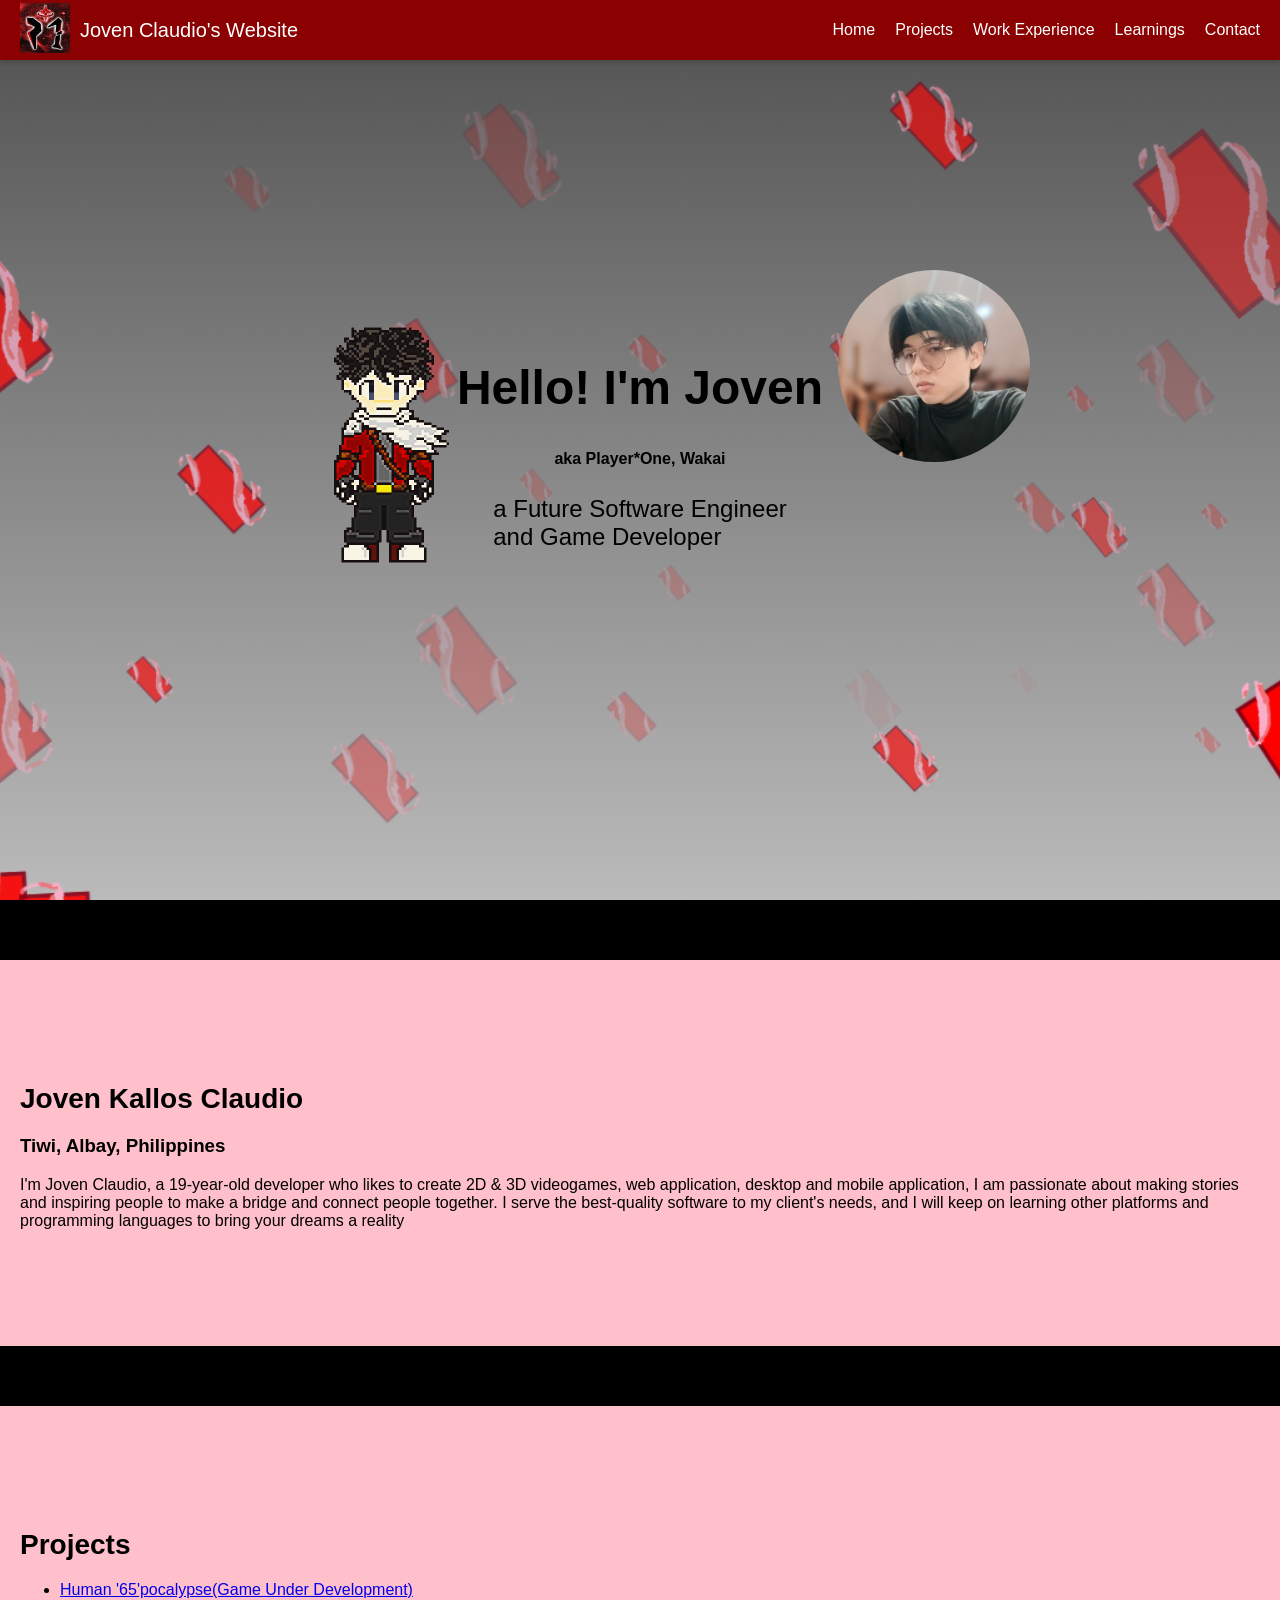
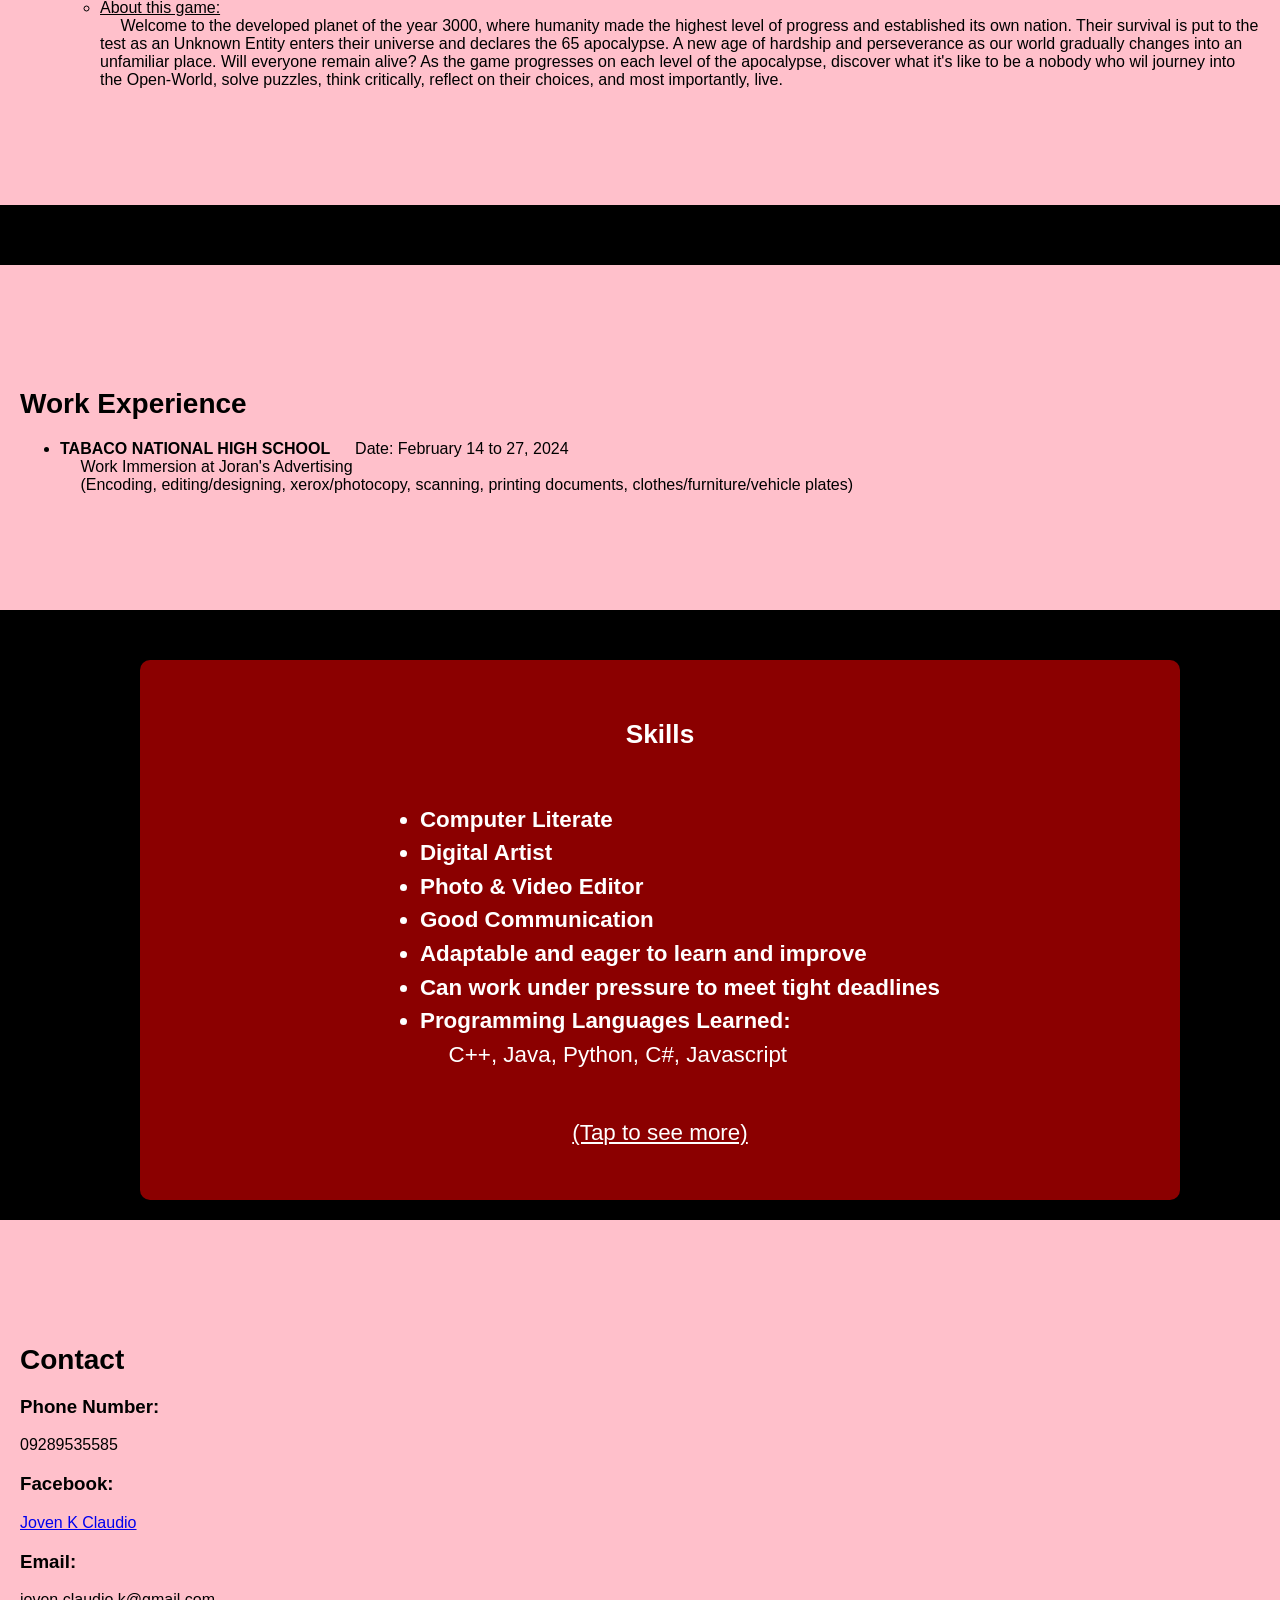
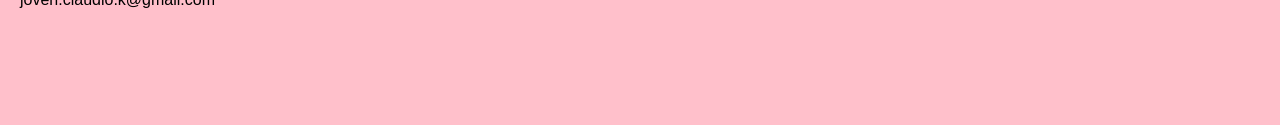
==== index.html @ 6d7d7fd1 "Update index.html" ====
<!DOCTYPE html>
<html lang="en">
<head>
    <meta charset="UTF-8">
    <meta name="viewport" content="width=device-width, initial-scale=1.0">
    <title>Joven's Website</title>
    <link rel="icon" href="LogoP1.jpg">
    <link rel="stylesheet" href="styles.css">
    <script src="script.js"></script>
</head>
<body>
    <header>
        <nav>
            <a href="myWebsite.html">
                <img src="LogoP1.jpg" alt="Logo" height="50">
            </a>
            <div>Joven Claudio's Website<br></div>
            <ul>
                <li><a href="#home">Home</a></li>
                <li><a href="#projects">Projects</a></li>
                <li><a href="#work-experience">Work Experience</a></li>
                <li><a href="#learnings">Learnings</a></li>
                <li><a href="#contact">Contact</a></li>
            </ul>
        </nav>
    </header>

    <main style="background-color: black;">
        <section id="home">
            <div id="box">
                <image id="void" src="VoidNullius.gif"></image>
                <h1>Hello! I'm Joven </h1><h3>aka Player*One, Wakai</h3>
                <p>a Future Software Engineer<br>and Game Developer</p>
                <image id="me" src="simplified.png"></image>
            </div>
        </section>

        <section id="info">
                <h1>Joven Kallos Claudio</h1>
                <h3>Tiwi, Albay, Philippines</h3>
                <p>I'm Joven Claudio, a 19-year-old developer who likes to create 2D & 3D videogames, web application, desktop and mobile application, I am passionate about making stories and inspiring people to make a bridge and connect people together. I serve the best-quality software to my client's needs, and I will keep on learning other platforms and programming languages to bring your dreams a reality</p>
        </section>


        <section id="projects">
            <h1>Projects</h1>
            <ul>
                <li><a target="_blank" href="https://www.docs.google.com/document/d/1x5tAJuJvnNWVsmdfNsjBAvIwfjNdyWYP4ehSeNQLx2Q/edit">Human '65'pocalypse(Game Under Development)</a></li>
                    <ul><li ><u>About this game:</u><br> &emsp; 
                            Welcome to the developed planet of the year 3000, where humanity made the highest level of progress and established its own nation.
                            Their survival is put to the test as an Unknown Entity enters their universe and declares the 65 apocalypse.
                            A new age of hardship and perseverance as our world gradually changes into an unfamiliar place.
                            Will everyone remain alive? As the game progresses on each level of the apocalypse, discover what it's like to be a nobody who wil
                            journey into the Open-World, solve puzzles, think critically, reflect on their choices, and most importantly, live.</li></ul>
            </ul>
        </section>

        <section id="work-experience">
            <h1>Work Experience</h1>
            <ul>
                <li><b>TABACO NATIONAL HIGH SCHOOL</b> &emsp; Date: February 14 to 27, 2024<br>&emsp; Work Immersion at Joran's Advertising<br>&emsp; (Encoding, editing/designing, xerox/photocopy, scanning, printing documents, clothes/furniture/vehicle plates)</li>
            </ul>
        </section>

        <div id="learnings">
            <div class="flip-card">
            <div class="flip-card-front">
                <h3>Skills</h3>
                <ul>
                    <li><b>Computer Literate</b></li>
                    <li><b>Digital Artist</b></li>
                    <li><b>Photo & Video Editor</b></li>
                    <li><b>Good Communication</b></li>
                    <li><b>Adaptable and eager to learn and improve</b></li>
                    <li><b>Can work under pressure to meet tight deadlines</b></li>
                    <li><b>Programming Languages Learned:</b><br>&emsp; C++, Java, Python, C#, Javascript</li>
                </ul>
                <p><u>(Tap to see more)</u></p>
            </div>
            <div class="flip-card-back">
                <h3>Educational Attainment</h3>
                <ul>
                    <li><b>Course:</b> Bachelor of Science in Information Technology</li>
                    <li><b>Tertiary:</b> STI College Legazpi<br>&emsp; Cabangan East, Legazpi City, 4500 Albay<br>&emsp; Expected Year Graduate: 2028</li>
                    <li><b>Secondary:</b> Tabaco National High School<br>&emsp; Panal, Tabaco City, 4511 Albay<br>&emsp;Year Graduated: 2018-2024</li>
                    <li><b>Primary:</b> Tiwi Central School<br>&emsp; Gajo, Tiwi, 4513 Albay<br>&emsp;Year Graduated: 2012-2018</li>
                    <p><u>(Tap to return)</u></p>
                </ul>
            </div>
            </div>
        </div>
        
        <section id="contact">
            <h1>Contact</h1>
            <h3>Phone Number:</h3><p>09289535585</p>
            <h3>Facebook: </h3><a href="https://www.facebook.com/joven.claudio.24/"><p>Joven K Claudio</p></a>
            <h3>Email:</h3><p>joven.claudio.k@gmail.com</p>
        </section>
    </main>
</body>
</html>
---- styles.css ----
html {
    scroll-behavior: smooth;
}

body {
    margin: 0;
    font-family: Arial, sans-serif;
    box-sizing: border-box;
}

header {
    left: 0;
    position: fixed;
    top: 0;
    width: 100%;
    z-index: 1000;
    background-color: darkred;
    box-shadow: 0px 2px 5px rgba(0, 0, 0, 0.2);

    nav {
        height: 60px;
        display: flex;
        align-items: center;
        justify-content: flex-start;
        padding: 0 20px;
        width: 100%;

        img {
            height: 50px;
            width: auto;
        }

        div {
            font-size: 20px;
            color: white;
            margin-left: 10px;
        }

        ul {
            list-style: none;
            display: flex;
            gap: 20px;
            margin: 0;
            padding: 0;
            position: absolute;
            right: 20px;

            li {
                a {
                    color: white;
                    text-decoration: none;
                    font-size: 16px;
                    transition: color 0.3s;

                    &:hover {
                        color: lightgray;
                    }
                }
            }
        }
    }
}

#home {
    background: url('Website.png') no-repeat center/cover;
    height: 100vh;
    width: 100%;
    margin: 0;
    padding: 0;
    position: relative; 
    
    #void {
        position: absolute;
        width: 25%;
        top: 50%; 
        left: 30%; 
        transform: translate(-50%, -50%);
    }

    h1 {
        position: absolute; 
        top: 40%;
        left: 50%;
        transform: translate(-50%, 0);
        font-size: 3rem;
        margin: 0;
    }
    h3 {
        position: absolute;
        top: 50%; 
        left: 50%;
        transform: translate(-50%, 0);
        font-size: 1rem;
        margin: 0;
    }
    p {
        position: absolute;
        top: 55%; 
        left: 50%; 
        transform: translate(-50%, 0);
        font-size: 1.5rem;
        margin: 0;
    }
    #me {
        position: absolute;
        top: 30%; 
        left: 73%; 
        width: 15%;
        transform: translate(-50%, 0); 
        font-size: 1.5rem;
        margin: 0;
        border-radius: 100%;
        
    }
}


section {
    padding: 100px 20px;
    margin-top: 60px;
    box-sizing: border-box;
    background-color: pink;
    
    h1 {
        font-size: 28px;
        margin-bottom: 20px;
    }
    #info{
        align-items: center;
        height:50%;
    }
}


#learnings {
    perspective: 1000px;
    width: 1000px;
    height: 500px;
    margin: 50px auto;

    .flip-card {
        position: relative;
        width: 100%;
        height: 100%;
        transform-style: preserve-3d;
        transition: transform 0.6s ease-in-out;

        &.flipped {
            transform: rotateY(180deg);
        }

        .flip-card-front,
        .flip-card-back {
            position: absolute;
            width: 100%;
            height: 100%;
            backface-visibility: hidden;
            display: flex;
            align-items: center;
            justify-content: center;
            flex-direction: column;
            border-radius: 10px;
            box-shadow: 0 4px 8px rgba(0, 0, 0, 0.2);
            padding: 20px;
            text-align: justify;
            line-height: 1.5;
            

            &.flip-card-front {
                background-color: darkred;
                color: white;
                font-size: 1.4rem;
            }

            &.flip-card-back {
                background-color: gray;
                color: #333;
                transform: rotateY(180deg);
                font-size: 1.4rem;
            }
        }
    }
}
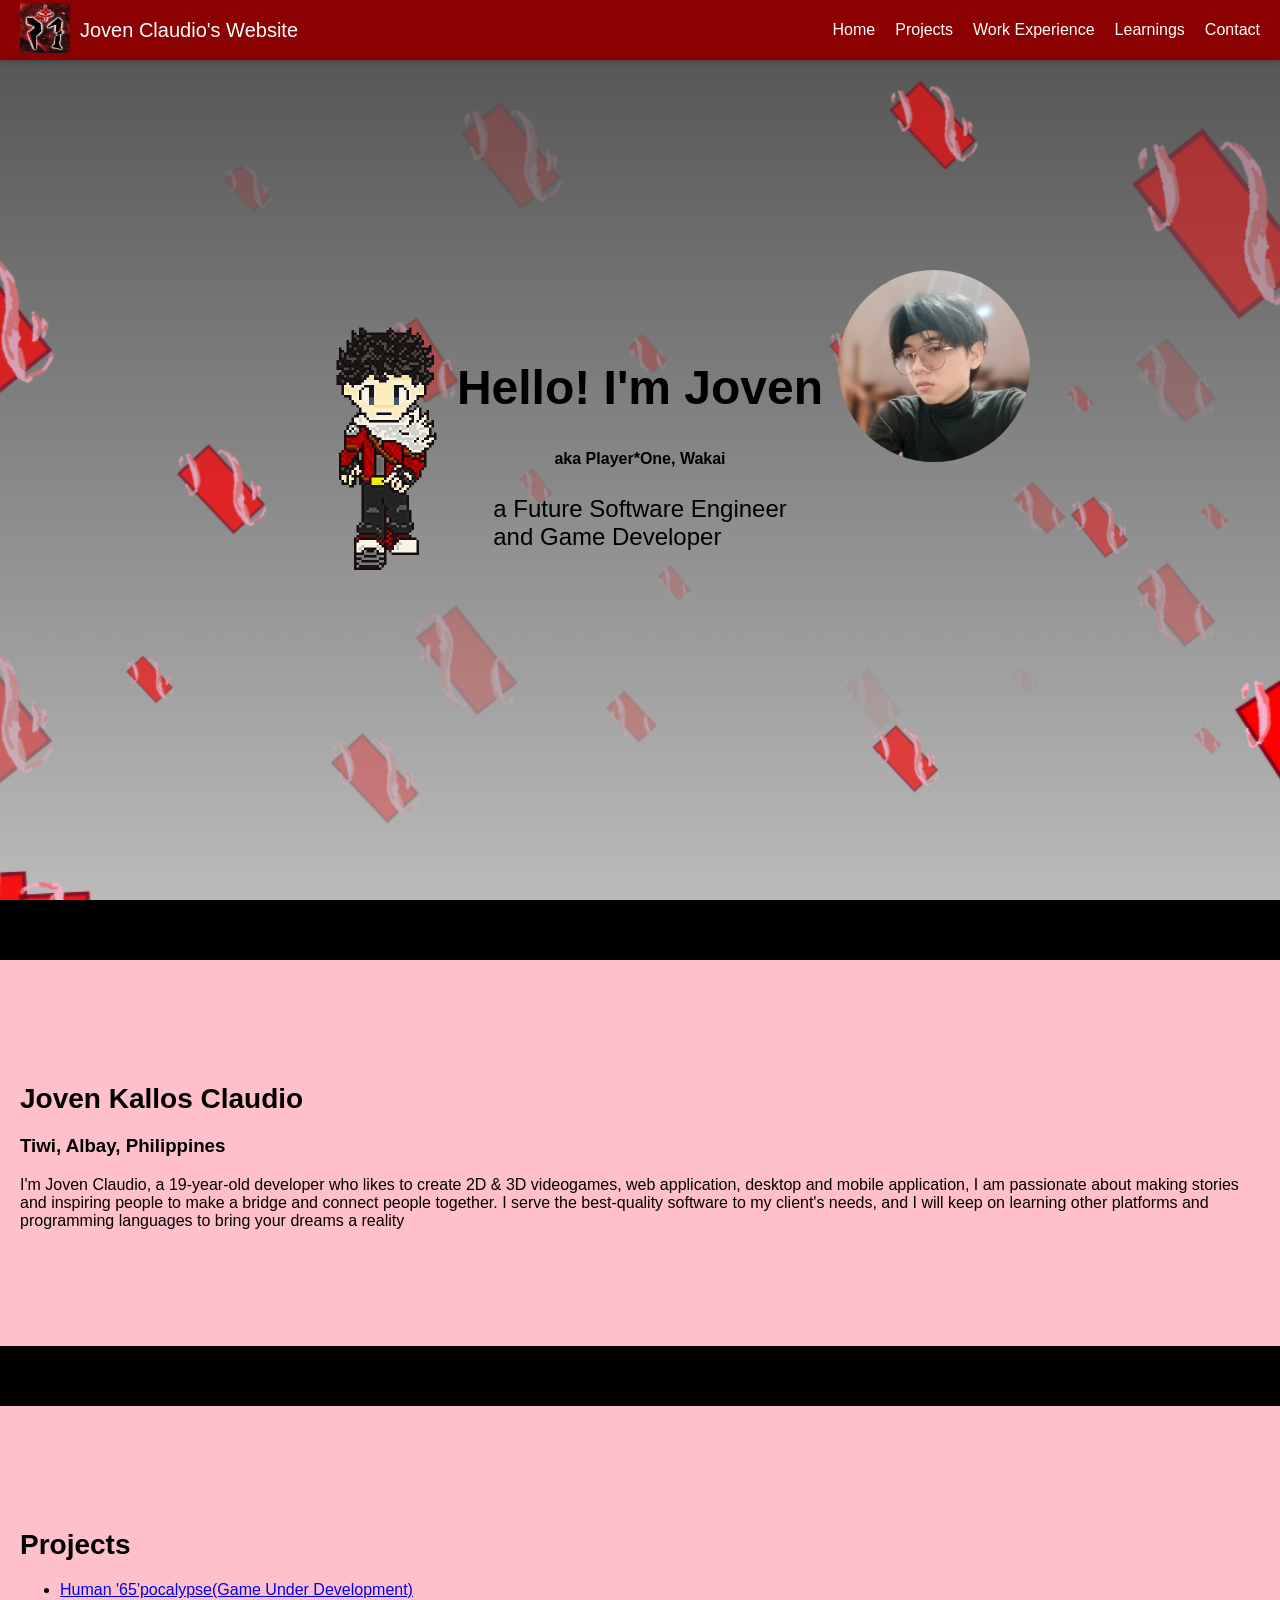
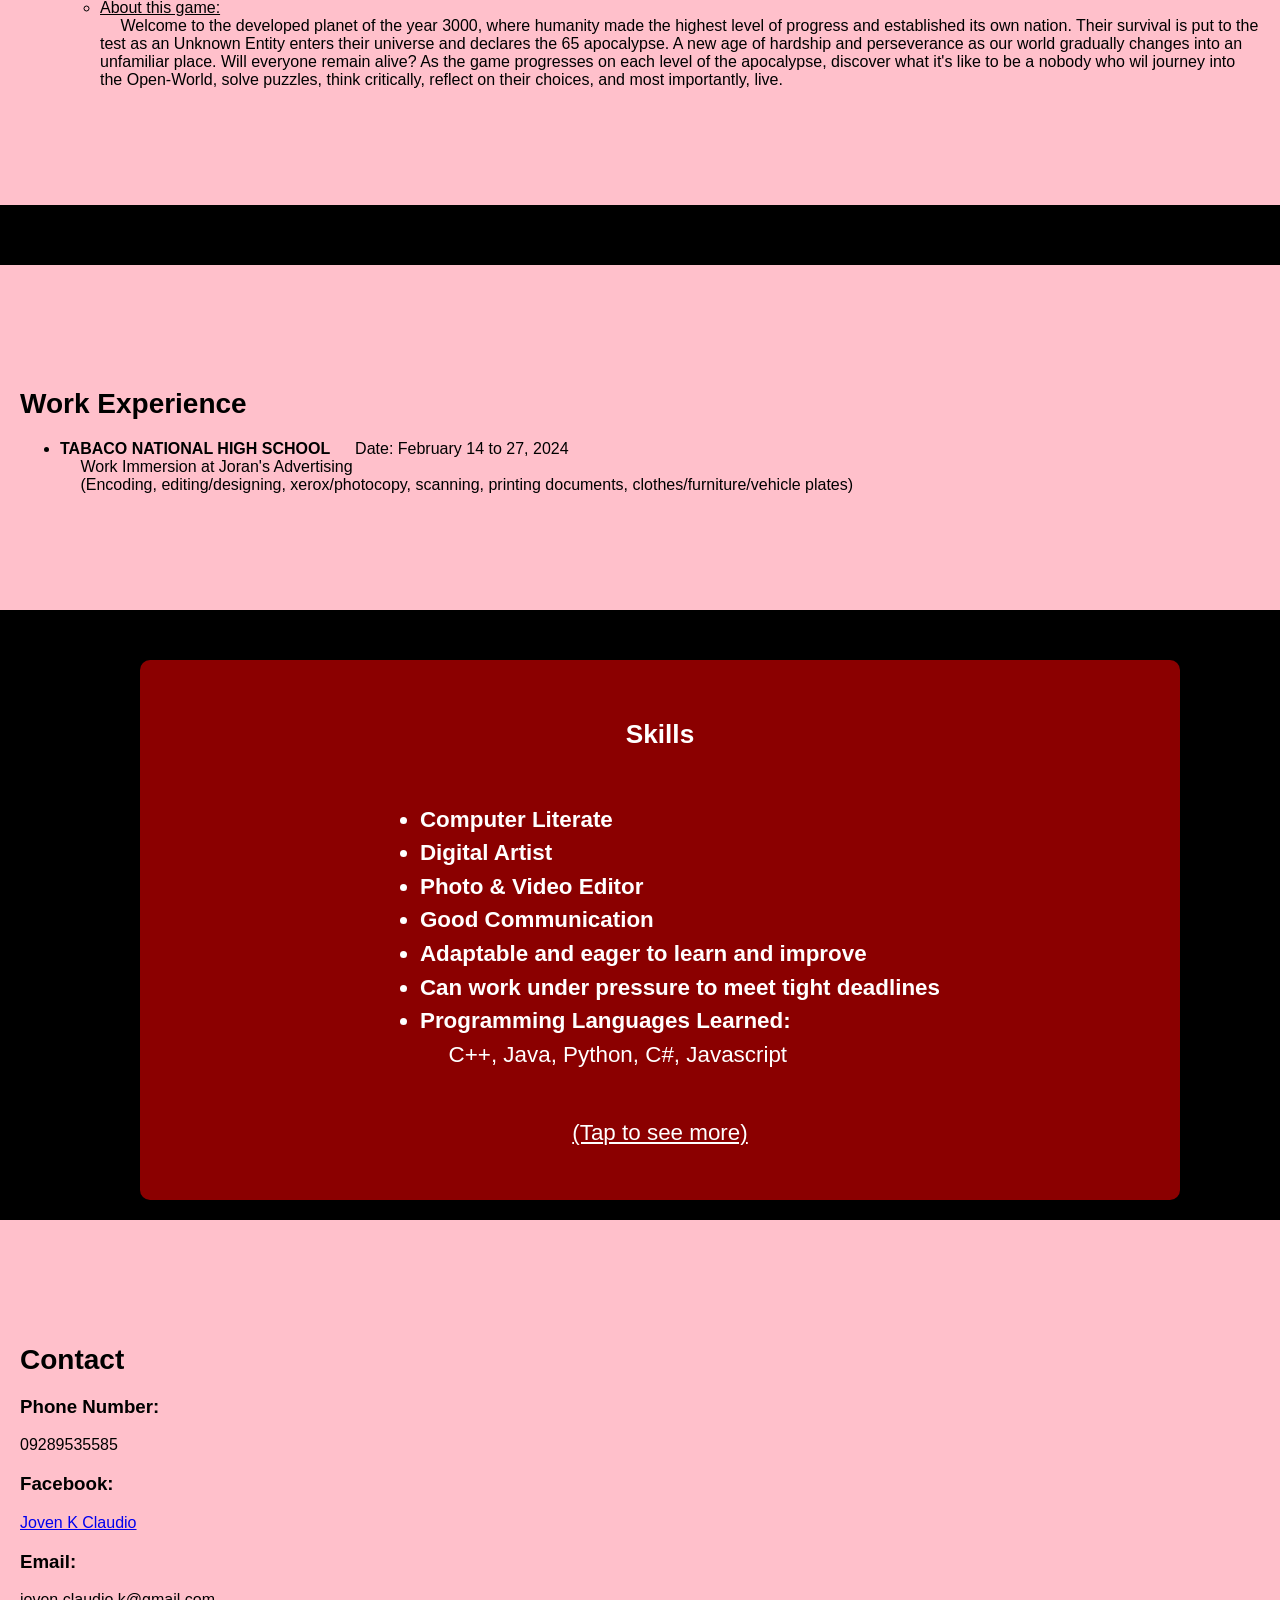
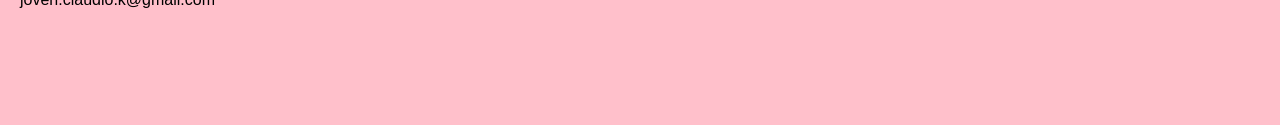
==== commit f9d6c272: "Update index.html" ====
--- a/index.html
+++ b/index.html
@@ -11,7 +11,7 @@
 <body>
     <header>
         <nav>
-            <a href="myWebsite.html">
+            <a href="index.html">
                 <img src="LogoP1.jpg" alt="Logo" height="50">
             </a>
             <div>Joven Claudio's Website<br></div>
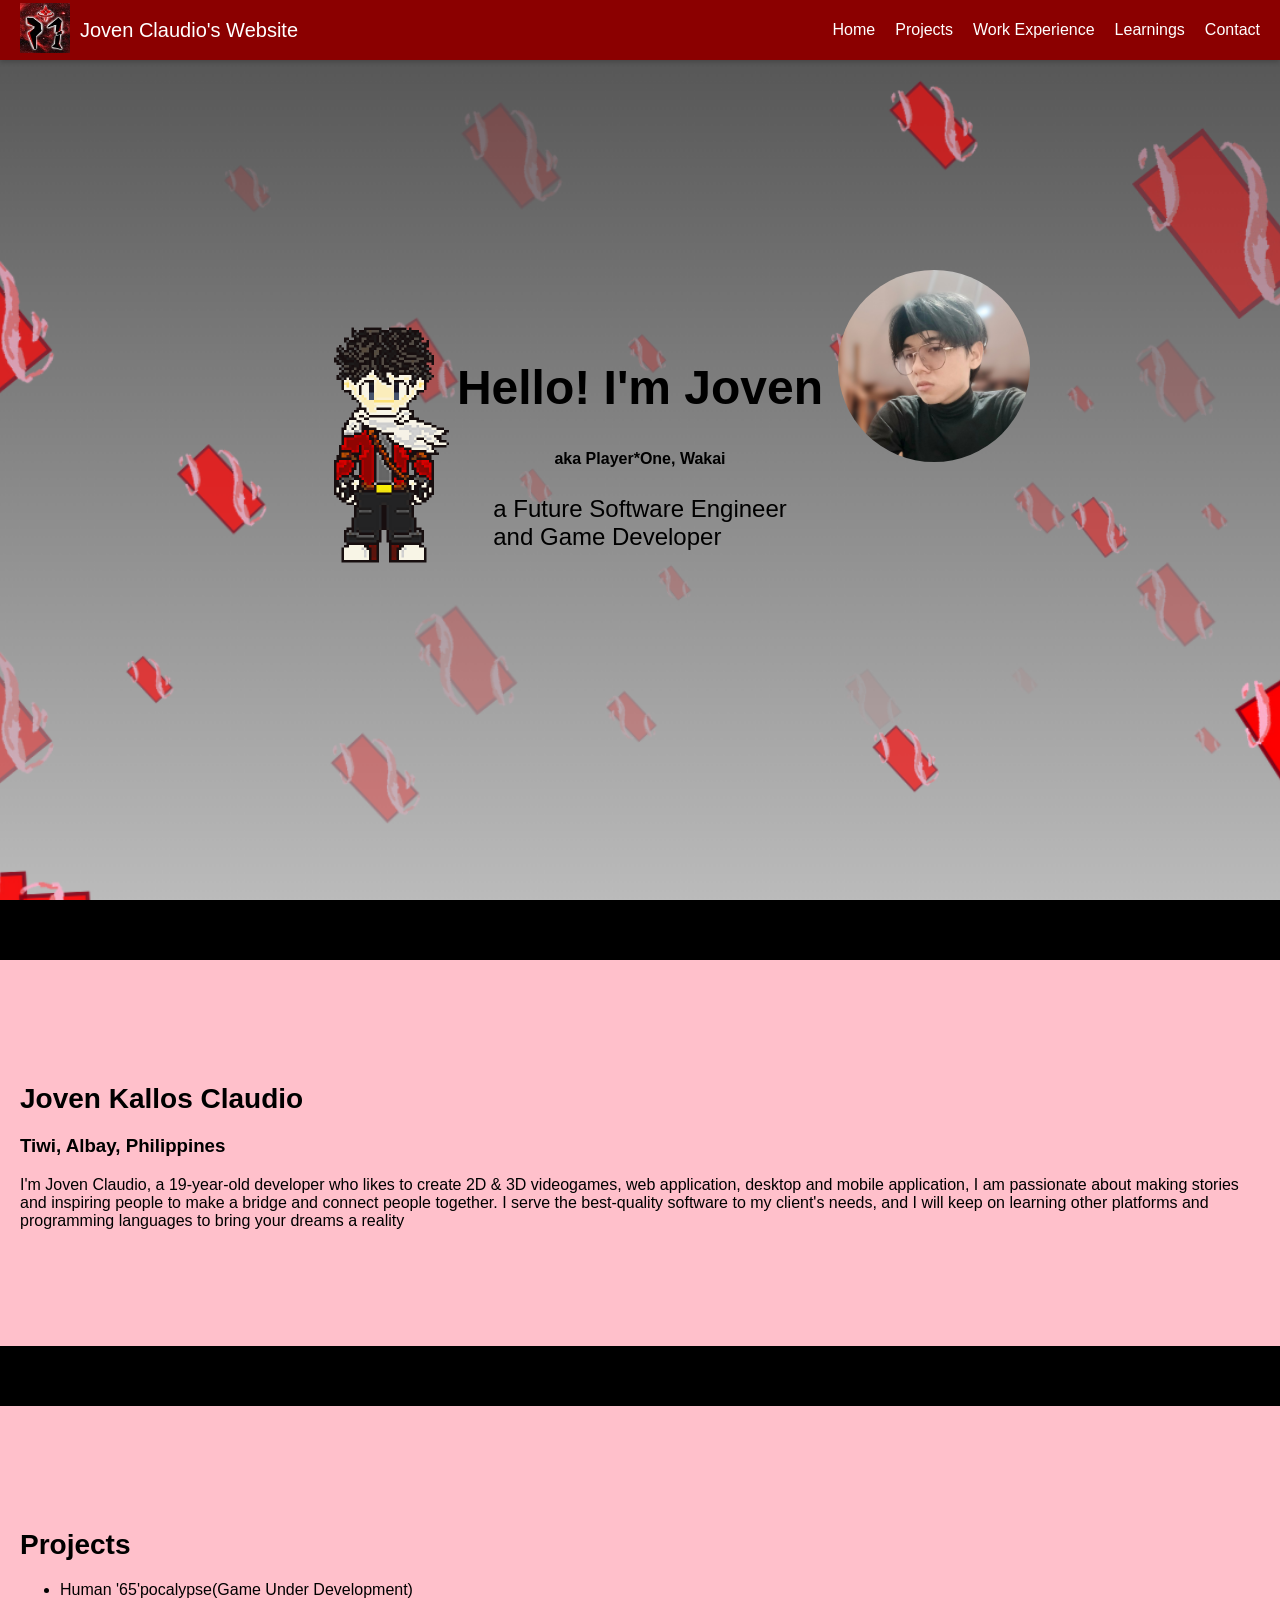
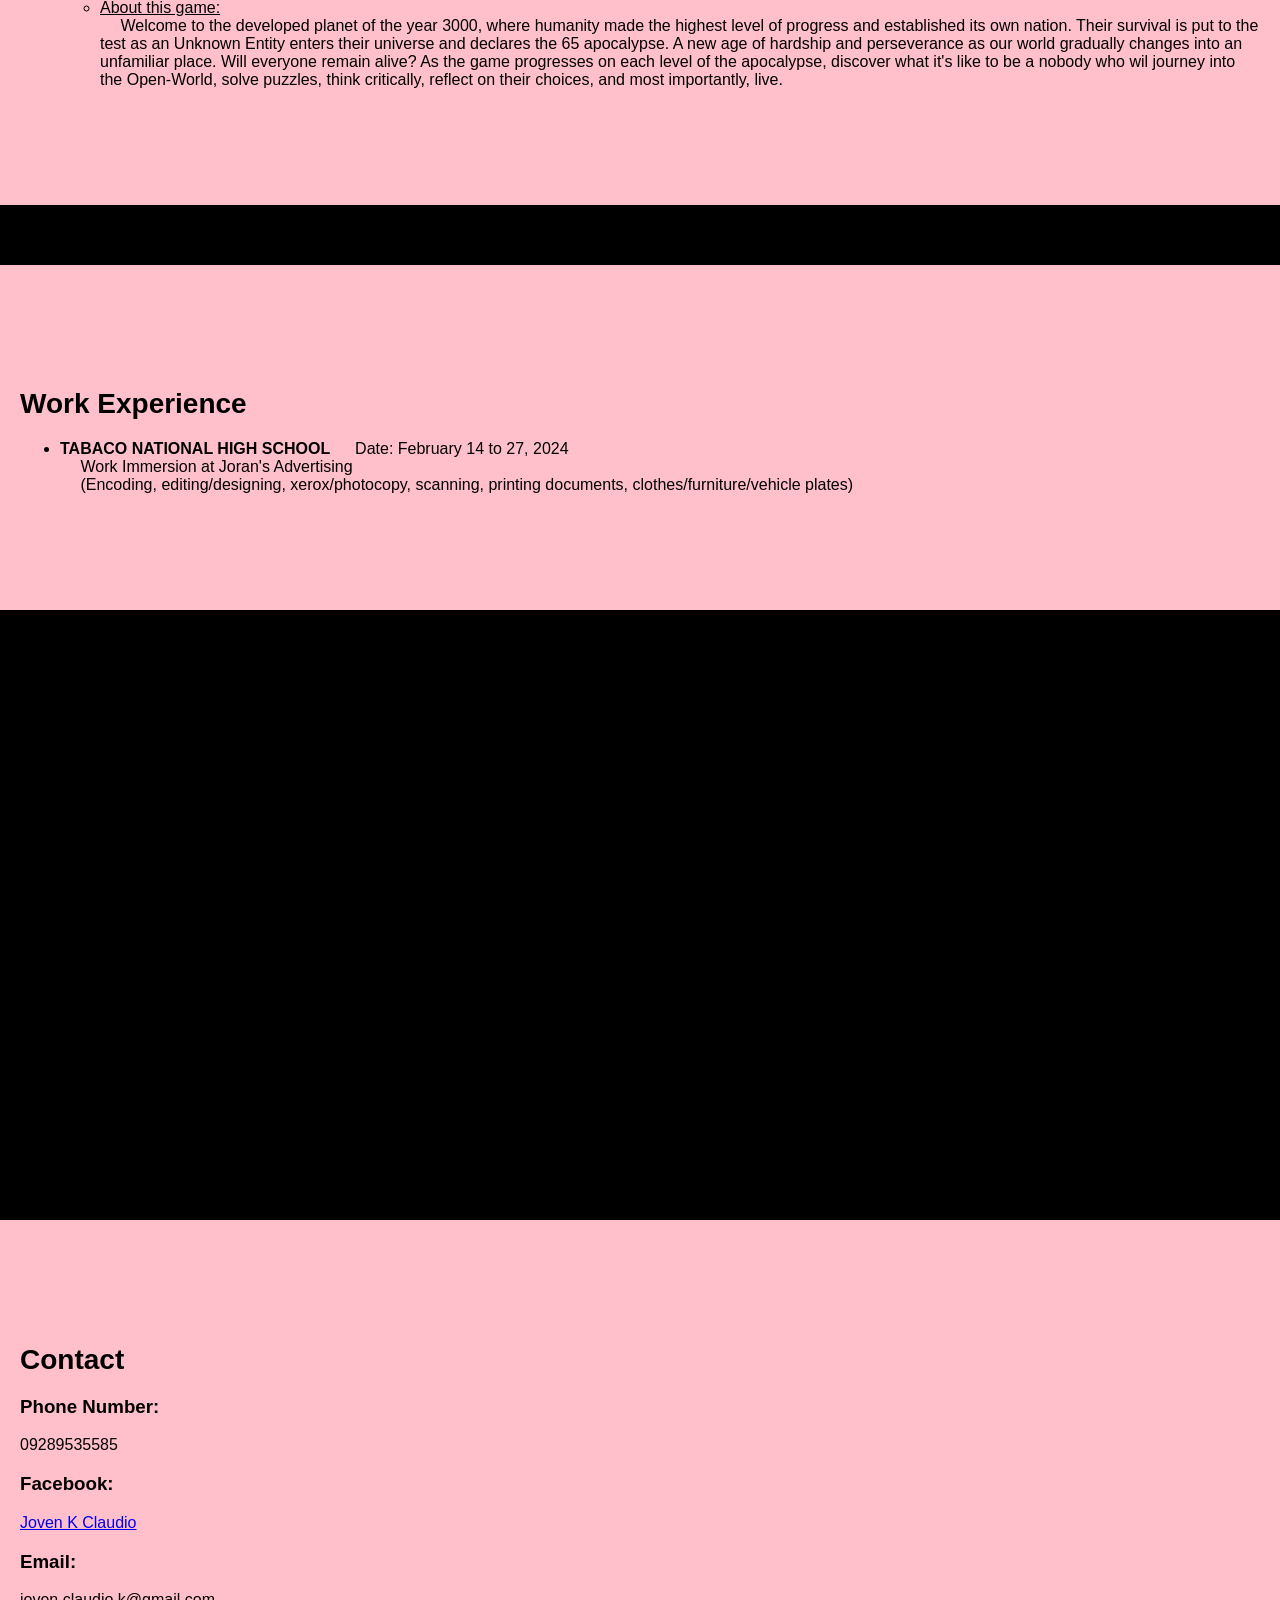
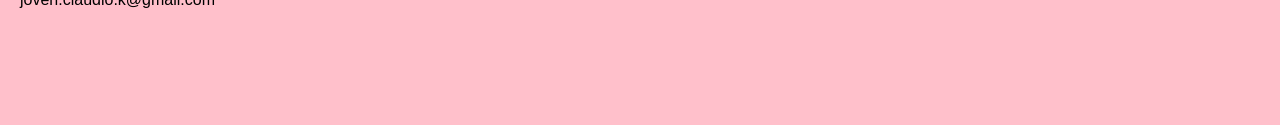
==== commit facec247: "Update index.html" ====
--- a/index.html
+++ b/index.html
@@ -45,7 +45,7 @@
         <section id="projects">
             <h1>Projects</h1>
             <ul>
-                <li><a target="_blank" href="https://www.docs.google.com/document/d/1x5tAJuJvnNWVsmdfNsjBAvIwfjNdyWYP4ehSeNQLx2Q/edit">Human '65'pocalypse(Game Under Development)</a></li>
+                <li><a>Human '65'pocalypse(Game Under Development)</a></li>
                     <ul><li ><u>About this game:</u><br> &emsp; 
                             Welcome to the developed planet of the year 3000, where humanity made the highest level of progress and established its own nation.
                             Their survival is put to the test as an Unknown Entity enters their universe and declares the 65 apocalypse.
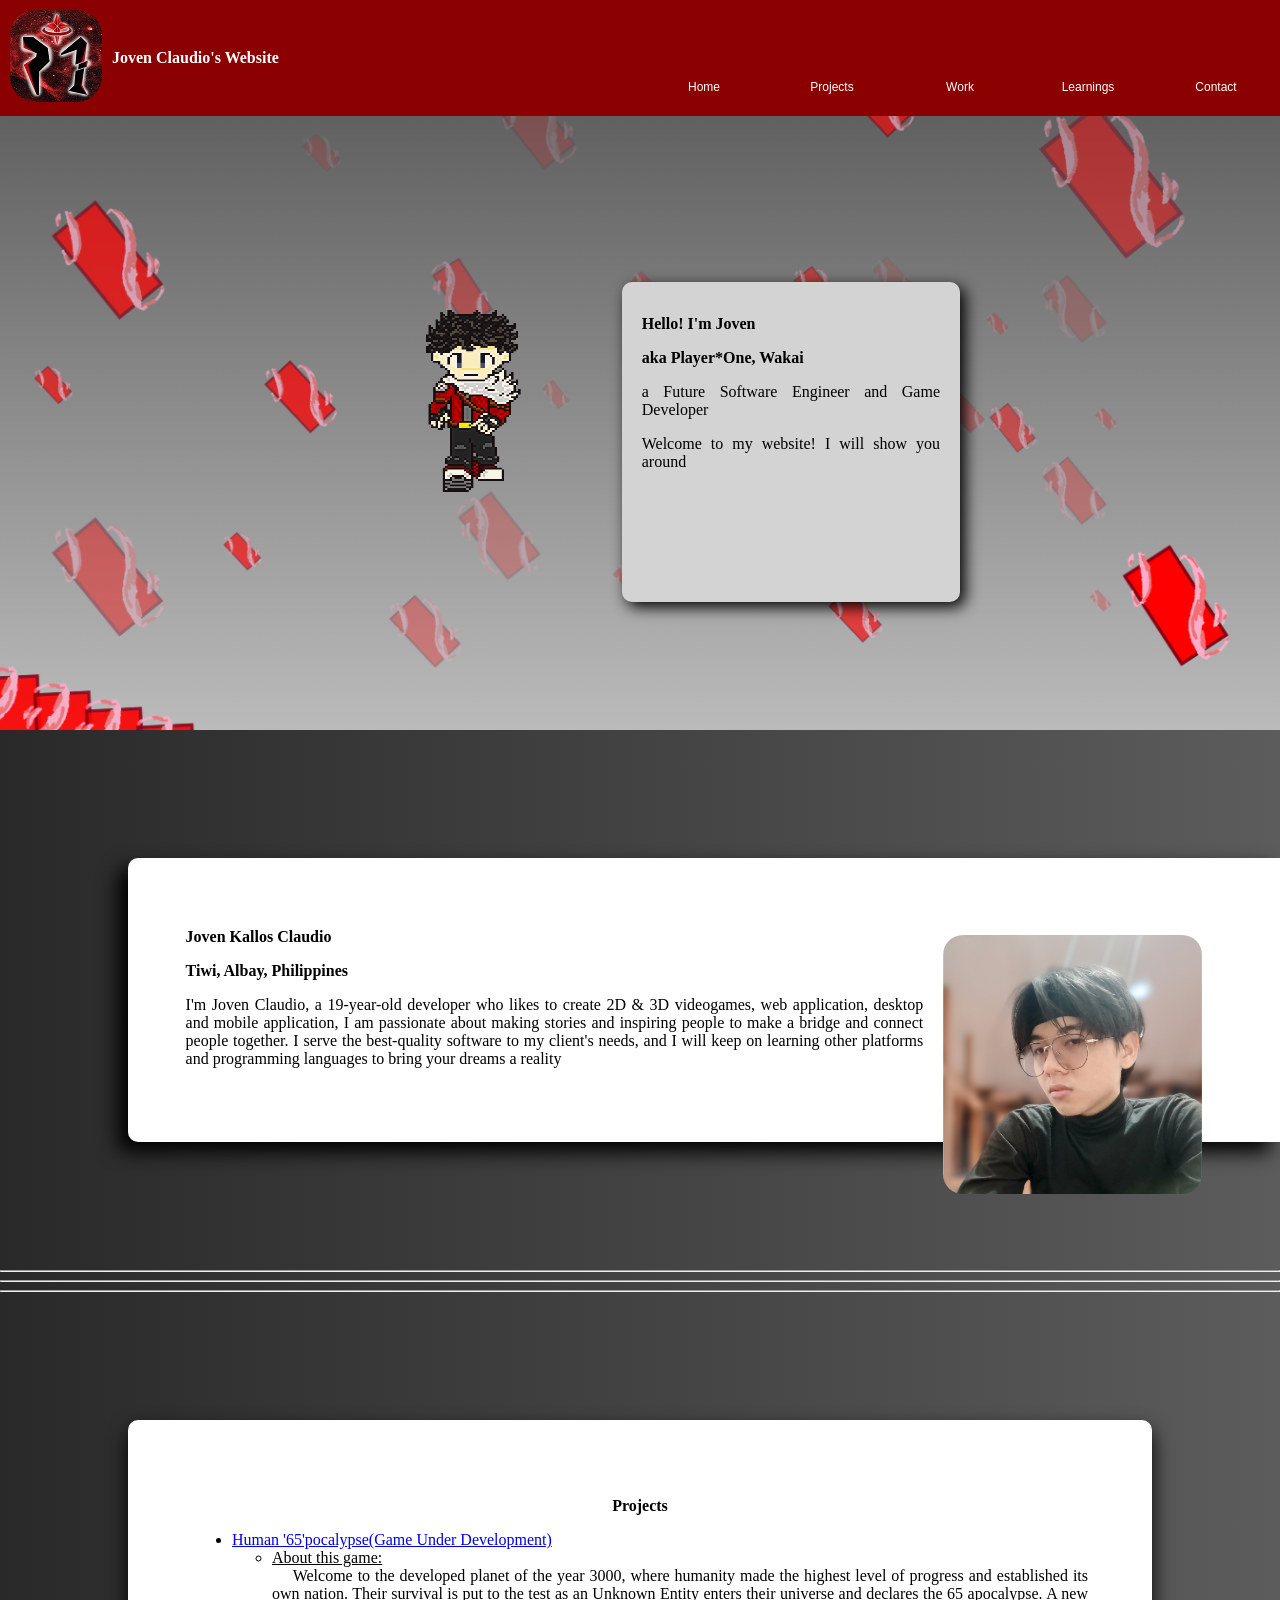
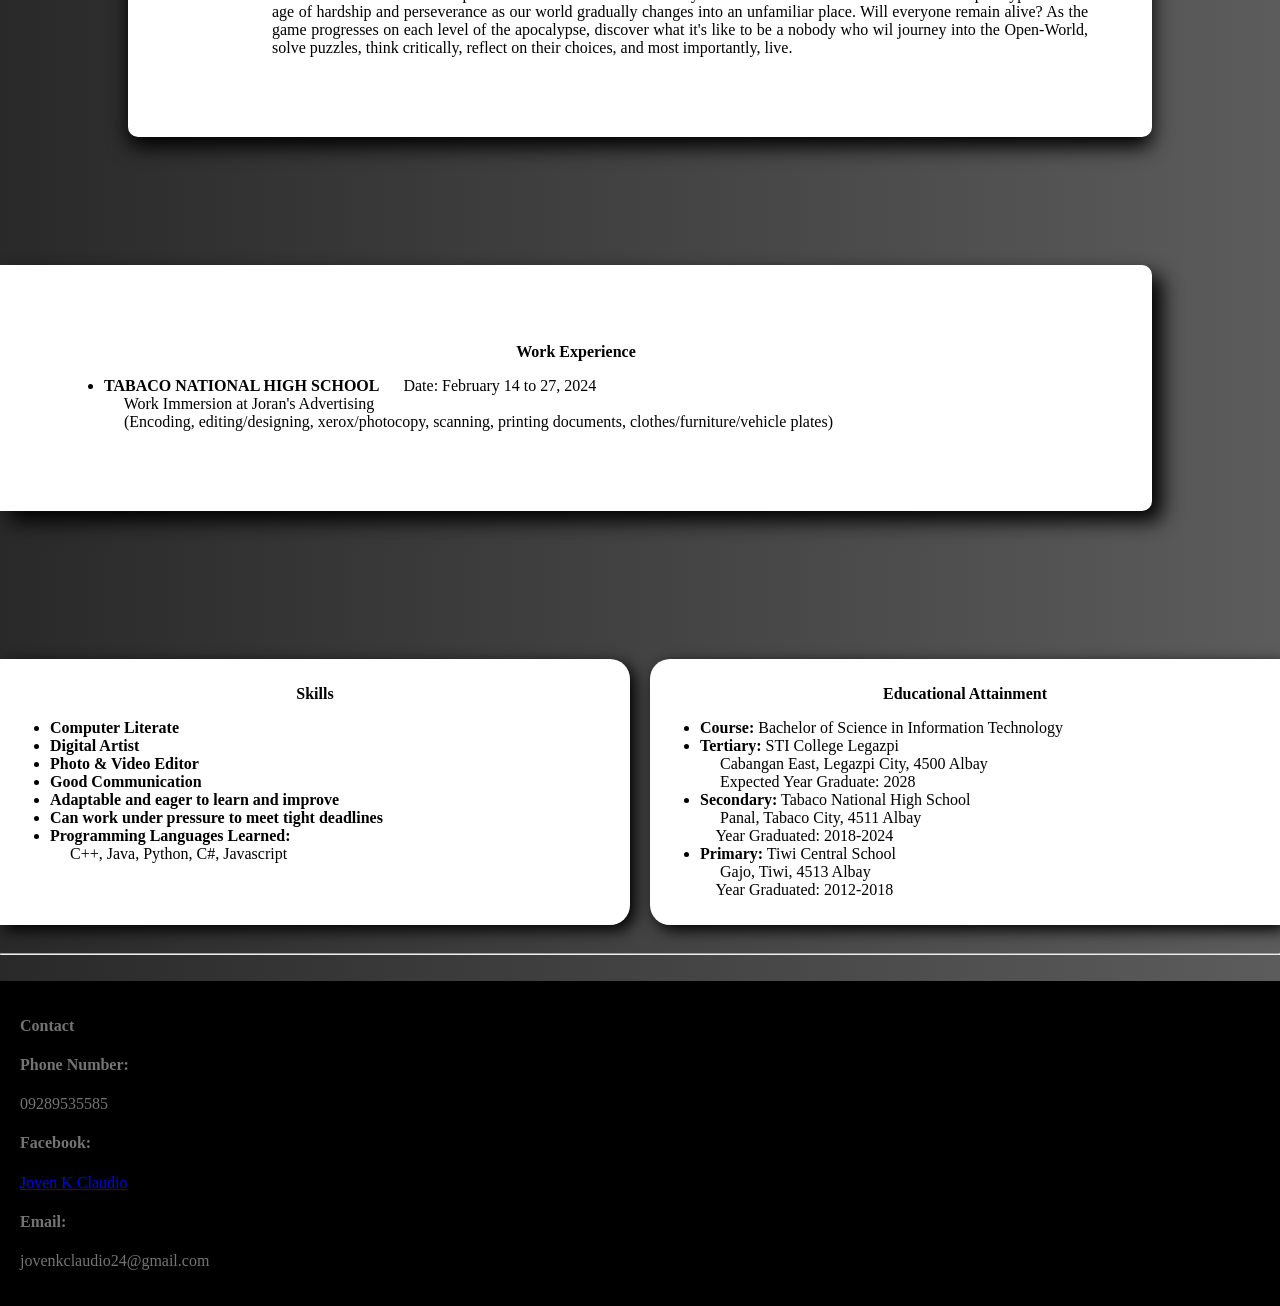
==== commit 4003e4f8: "Add files via upload" ====
--- a/index.html
+++ b/index.html
@@ -4,48 +4,73 @@
     <meta charset="UTF-8">
     <meta name="viewport" content="width=device-width, initial-scale=1.0">
     <title>Joven's Website</title>
-    <link rel="icon" href="LogoP1.jpg">
-    <link rel="stylesheet" href="styles.css">
-    <script src="script.js"></script>
+    <link rel="icon" href="images/LogoP1.jpg">
+    <link rel="stylesheet" href="css/styles.css">
+    
 </head>
 <body>
     <header>
+        <div class="header-container">
+            <div class="title-container">
+                <a class="logo" href="index.html">
+                    <img src="images/LogoP1.jpg" alt="Logo">
+                </a>
+                <h2>Joven Claudio's Website</h2>
+            </div>   
+            <button class="menu">☰</button>
+        </div>
         <nav>
-            <a href="index.html">
-                <img src="LogoP1.jpg" alt="Logo" height="50">
-            </a>
-            <div>Joven Claudio's Website<br></div>
-            <ul>
-                <li><a href="#home">Home</a></li>
-                <li><a href="#projects">Projects</a></li>
-                <li><a href="#work-experience">Work Experience</a></li>
-                <li><a href="#learnings">Learnings</a></li>
-                <li><a href="#contact">Contact</a></li>
-            </ul>
+            <button class="navBtn" data-peek="home">Home</button>
+            <button class="navBtn" data-peek="projects">Projects</button>
+            <button class="navBtn" data-peek="work-experience">Work</button>
+            <button class="navBtn" data-peek="learnings">Learnings</button>
+            <button class="navBtn" data-peek="contact">Contact</button>
         </nav>
+
     </header>
+    <div class="darken"></div>
 
-    <main style="background-color: black;">
+    <div class="sidebar">
+        <h3>MENU</h3>
+            <hr>
+        <button class="navBtn" data-peek="home">Home</button>
+        <button class="navBtn" data-peek="projects">Projects</button>
+        <button class="navBtn" data-peek="work-experience">Work</button>
+        <button class="navBtn" data-peek="learnings">Learnings</button>
+        <button class="navBtn" data-peek="contact">Contact</button>
+    </div>
+    <main>
         <section id="home">
-            <div id="box">
-                <image id="void" src="VoidNullius.gif"></image>
-                <h1>Hello! I'm Joven </h1><h3>aka Player*One, Wakai</h3>
-                <p>a Future Software Engineer<br>and Game Developer</p>
-                <image id="me" src="simplified.png"></image>
+            <div class="WhoAmI">
+                <img id="void" src="images/VoidNullius.gif">
+                <div>
+                    <h1>Hello! I'm Joven </h1>
+                    <h3>aka Player*One, Wakai</h3>
+                    <p>a Future Software Engineer and Game Developer</p>
+                    <p>Welcome to my website! I will show you around</p>
+                </div>
+                
             </div>
         </section>
 
         <section id="info">
+
+            <div>
+                <a href="https://www.youtube.com/watch?v=xMHJGd3wwZk&t=1s"><img id="me" src="images/simplified.png"></a>
                 <h1>Joven Kallos Claudio</h1>
                 <h3>Tiwi, Albay, Philippines</h3>
                 <p>I'm Joven Claudio, a 19-year-old developer who likes to create 2D & 3D videogames, web application, desktop and mobile application, I am passionate about making stories and inspiring people to make a bridge and connect people together. I serve the best-quality software to my client's needs, and I will keep on learning other platforms and programming languages to bring your dreams a reality</p>
+                
+            </div>
+            
         </section>
-
-
+        <hr>
+        <hr>
+        <hr>
         <section id="projects">
             <h1>Projects</h1>
             <ul>
-                <li><a>Human '65'pocalypse(Game Under Development)</a></li>
+                <li><a target="_blank" href="https://www.youtube.com/watch?v=xMHJGd3wwZk&t=1s">Human '65'pocalypse(Game Under Development)</a></li>
                     <ul><li ><u>About this game:</u><br> &emsp; 
                             Welcome to the developed planet of the year 3000, where humanity made the highest level of progress and established its own nation.
                             Their survival is put to the test as an Unknown Entity enters their universe and declares the 65 apocalypse.
@@ -63,8 +88,7 @@
         </section>
 
         <div id="learnings">
-            <div class="flip-card">
-            <div class="flip-card-front">
+            <div class="skill">
                 <h3>Skills</h3>
                 <ul>
                     <li><b>Computer Literate</b></li>
@@ -75,27 +99,27 @@
                     <li><b>Can work under pressure to meet tight deadlines</b></li>
                     <li><b>Programming Languages Learned:</b><br>&emsp; C++, Java, Python, C#, Javascript</li>
                 </ul>
-                <p><u>(Tap to see more)</u></p>
             </div>
-            <div class="flip-card-back">
+            <div class="education">
                 <h3>Educational Attainment</h3>
                 <ul>
                     <li><b>Course:</b> Bachelor of Science in Information Technology</li>
                     <li><b>Tertiary:</b> STI College Legazpi<br>&emsp; Cabangan East, Legazpi City, 4500 Albay<br>&emsp; Expected Year Graduate: 2028</li>
                     <li><b>Secondary:</b> Tabaco National High School<br>&emsp; Panal, Tabaco City, 4511 Albay<br>&emsp;Year Graduated: 2018-2024</li>
                     <li><b>Primary:</b> Tiwi Central School<br>&emsp; Gajo, Tiwi, 4513 Albay<br>&emsp;Year Graduated: 2012-2018</li>
-                    <p><u>(Tap to return)</u></p>
                 </ul>
             </div>
-            </div>
         </div>
+        <hr>
+        <br>
         
-        <section id="contact">
-            <h1>Contact</h1>
-            <h3>Phone Number:</h3><p>09289535585</p>
-            <h3>Facebook: </h3><a href="https://www.facebook.com/joven.claudio.24/"><p>Joven K Claudio</p></a>
-            <h3>Email:</h3><p>joven.claudio.k@gmail.com</p>
-        </section>
+        <footer id="contact">
+            <h3>Contact</h3>
+            <h4>Phone Number:</h4><p>09289535585</p>
+            <h4>Facebook: </h4><a href="https://www.facebook.com/joven.claudio.24/"><p>Joven K Claudio</p></a>
+            <h4>Email:</h4><p>jovenkclaudio24@gmail.com</p>
+        </footer>
     </main>
 </body>
-</html>
+<script src="js/script.js"></script>
+</html>
--- a/css/styles.css
+++ b/css/styles.css
@@ -0,0 +1,318 @@
+header{
+    position:fixed;
+    width: 100%;
+    color: white;
+    display: grid;
+    grid-template-columns: 1fr 1fr;
+    background-color: darkred;
+    .header-container{
+        padding: 10px;
+        display: flex;
+        .title-container{
+            display: flex;
+            align-items: center;
+            img{
+                border-radius: 25px;
+            }
+            h2{
+                margin: 10px
+            }
+        }
+        .menu{
+            border-radius:10px ;
+            font-size: 3em;
+            color:white;
+            padding: 10px;
+            background-color: darkred;
+            border: none;
+            display:none;
+        }
+        .menu:hover{
+            background-color: rgb(255, 0, 0);
+        }
+    }
+    
+    nav{
+        display: grid;
+        grid-template-columns: repeat(5, 1fr);
+        grid-template-rows: 1fr 1fr;
+        .navBtn{
+            font-size: 75%;
+            grid-row:2;
+            border:none;
+            background-color: darkred;
+            color: white;
+            padding: 10px;
+            text-align: center;
+            transition: background-color 0.3s, color 0.3s;
+        }
+        .navBtn:hover{
+            background-color: rgb(255, 0, 43);
+            color: pink;
+        }
+    }    
+}
+
+.darken{
+    position: fixed;
+    opacity: 0;
+    background-color: rgba(0, 0, 0, 0.25);
+    height: 100%;
+    width: 100%;
+    z-index: 4;
+    visibility: hidden;
+    transition:opacity 0.3s ease, background-color 0.3s ease;
+}
+.darken.show{
+    opacity: 1;
+    visibility:visible;
+    background-color: rgba(0, 0, 0, 0.75);
+}
+
+.sidebar{
+    text-align: center;
+    position:fixed;
+    z-index: 5;
+    right: -100%;
+    transition: right 0.5s ease-out;
+    height: 100%;
+    background-color: rgb(170, 0, 0);
+    color: white;
+    width: 50%;
+    font-size: 2em;
+    .navBtn{
+        font-size: 1rem;
+        display:flex;
+        flex-direction: column;
+        background-color: rgb(170, 0, 0);
+        width: 100%;
+        border: none;
+        color: white;            
+        padding: 10px;            
+        text-align: center;    
+        transition: background-color 0.3s, color 0.3s;
+    }
+    .navBtn:hover{
+        background-color: rgb(255, 0, 43);
+        color: pink;
+    }
+}
+.sidebar.show{
+    right:-1%;
+}
+
+
+
+#home{
+    text-align: justify;
+    background-image: url("../images/Website.png");
+    background-size:cover;
+    background-repeat: no-repeat;
+    background-position: center;
+    width: auto;
+    display: flex;
+    justify-content: center;
+    padding: 10% 0 10% 0;
+    .WhoAmI{
+        margin: 0;
+        display: flex;
+        align-items: space-between;
+        width: 50%;
+        padding: 12% 0 0 0;
+        div{
+            background-color: lightgray;
+            border-radius: 10px 10px 10px 10px;
+            border-right:0 solid darkred ;
+            padding: 20px;
+            transition:border-right 1s ease, border-radius 1s ease,box-shadow 1s ease-in-out;
+            box-shadow: 5px 5px 15px black ;
+            width: auto;
+        }
+        div:hover{
+            box-shadow: 5px 5px 15px rgb(255, 255, 255) ;
+            border-radius: 10px 20px 20px 10px;
+            border-right:10px solid darkred ;
+        }
+        img{
+            height: 75%;
+            width: 50%;
+        }
+    }
+
+}
+
+#info{
+    text-align: justify;
+    box-shadow: -10px 10px 20px black;
+    border-left:0 solid darkred;
+    border-radius: 10px 0 0 10px;
+    margin: 10% 0 10% 10%;
+    width: auto;
+    transition:border-left 1s ease, border-radius 1s ease, font-size 1s ease,box-shadow 1s ease;;
+    div{
+        padding: 5%;
+        h1{
+            border-bottom: 0 solid darkred;
+            border-radius: 0 0 0 0;
+            transition:border-bottom 1s ease-in;
+            width:40%;
+        }
+        h1:hover{
+            
+            border-radius: 0 0 0 10px;
+            border-bottom: 5px solid darkred;
+        }
+        img{
+            border-radius: 20px;
+            float:right;
+            margin: 20px;
+            height: auto;
+            width: 25%;
+        }
+    }
+}
+#info:hover{
+    box-shadow: -10px 10px 20px rgb(255, 255, 255);
+    font-size: 1.01em;
+    border-left:20px solid darkred;
+    border-radius: 20px 0 0 20px;
+}
+
+#projects{
+    text-align: justify;
+    box-shadow: 0 10px 20px black;
+    border-left:0 solid darkred;
+    border-right:0 solid darkred;
+    border-radius: 10px 10px 10px 10px;
+    margin: 10% 10% 10% 10%;
+    width: auto;
+    padding: 5%;
+    transition:border-left 1s ease,border-right 1s ease, border-radius 1s ease, font-size 1s ease,box-shadow 1s ease;;
+    h1{
+        text-align: center;
+    }
+}
+#projects:hover{
+    box-shadow: 0 10px 20px rgb(255, 255, 255);
+    font-size: 1.01em;
+    border-left:20px solid darkred;
+    border-right:20px solid darkred;
+    border-radius: 20px 20px 20px 20px;
+}
+#work-experience{
+    text-align: justify;
+    box-shadow: 10px 10px 20px black;
+    border-right:0 solid darkred;
+    border-radius: 0 10px 10px 0;
+    margin: 10% 10% 10% 0;
+    width: auto;
+    padding: 5%;
+    transition:border-right 1s ease, border-radius 1s ease, font-size 1s ease,box-shadow 1s ease;;
+    h1{
+        text-align: center;
+    }
+}
+#work-experience:hover{
+    box-shadow: 10px 10px 20px rgb(255, 255, 255);
+    font-size: 1.01em;
+    border-right:20px solid darkred;
+    border-radius: 0 20px 20px 0;
+}
+
+#learnings{
+    display: flex;
+    justify-content: space-between;
+    h3{
+        text-align: center;
+    }
+    .skill{
+        padding:10px;
+        margin: 20px 10px 20px 0;
+        background-color: white;
+        border-radius: 0 20px 20px 0;
+        width:100%;
+        border-right:0 solid darkred;
+        box-shadow: 5px 5px 15px black ;
+        transition:border-right 1s ease, border-radius 1s ease,box-shadow 1s ease;
+    }
+    .skill:hover{
+        border-radius: 0 30px 30px 0;
+        border-right: 20px solid darkred;
+        box-shadow: 5px 5px 15px white ;
+
+    }
+    .education{
+        padding: 10px;
+        width: 100%;
+        margin: 20px 0 20px 10px;
+        background-color: white;
+        border-radius: 20px 0 0 20px;
+        border-left:0 solid darkred;
+        box-shadow: 5px 5px 15px black ;
+        transition:border-left 1s ease, border-radius 1s ease,box-shadow 1s ease;
+    }
+    .education:hover{
+        border-left:20px solid darkred;
+        border-radius: 30px 0 0 30px;
+        box-shadow: 5px 5px 15px white ;
+    }
+}
+
+h1,h2,h3,h4,h6,a,p,li{
+    font-size: 100%;
+    transition: font-size 1s ease;
+}
+h1:hover,h2:hover,h3:hover,h4:hover,h6:hover,a:hover,p:hover,li:hover{
+    font-size: 150%;
+}
+
+section{
+    background-color: white;
+}
+
+footer{
+    background-color:rgb(0, 0, 0) ;
+    color: rgb(116, 116, 116);
+    padding: 20px;
+}
+body{
+    background-image: linear-gradient(to right, rgb(41, 41, 41), rgb(92, 92, 92));
+    margin: 0;
+    font-family: cursive;
+}
+@media (max-width:768px) {
+    header{
+        grid-template-columns: 1fr 0;
+
+        .header-container{
+            justify-content: space-between;
+            .menu{
+
+                display: block;
+            }
+        }
+
+    }
+
+
+    #home{
+
+        padding: 20% 0 10% 0;
+        .WhoAmI{
+            flex-direction: column;
+            align-items: center;
+            img{
+                height: 75%;
+                width: 100%;
+            }
+        }
+    }
+    #info{
+        div{
+            img{
+                height: 50%;
+                width: 50%;
+            }
+        }
+    }
+}
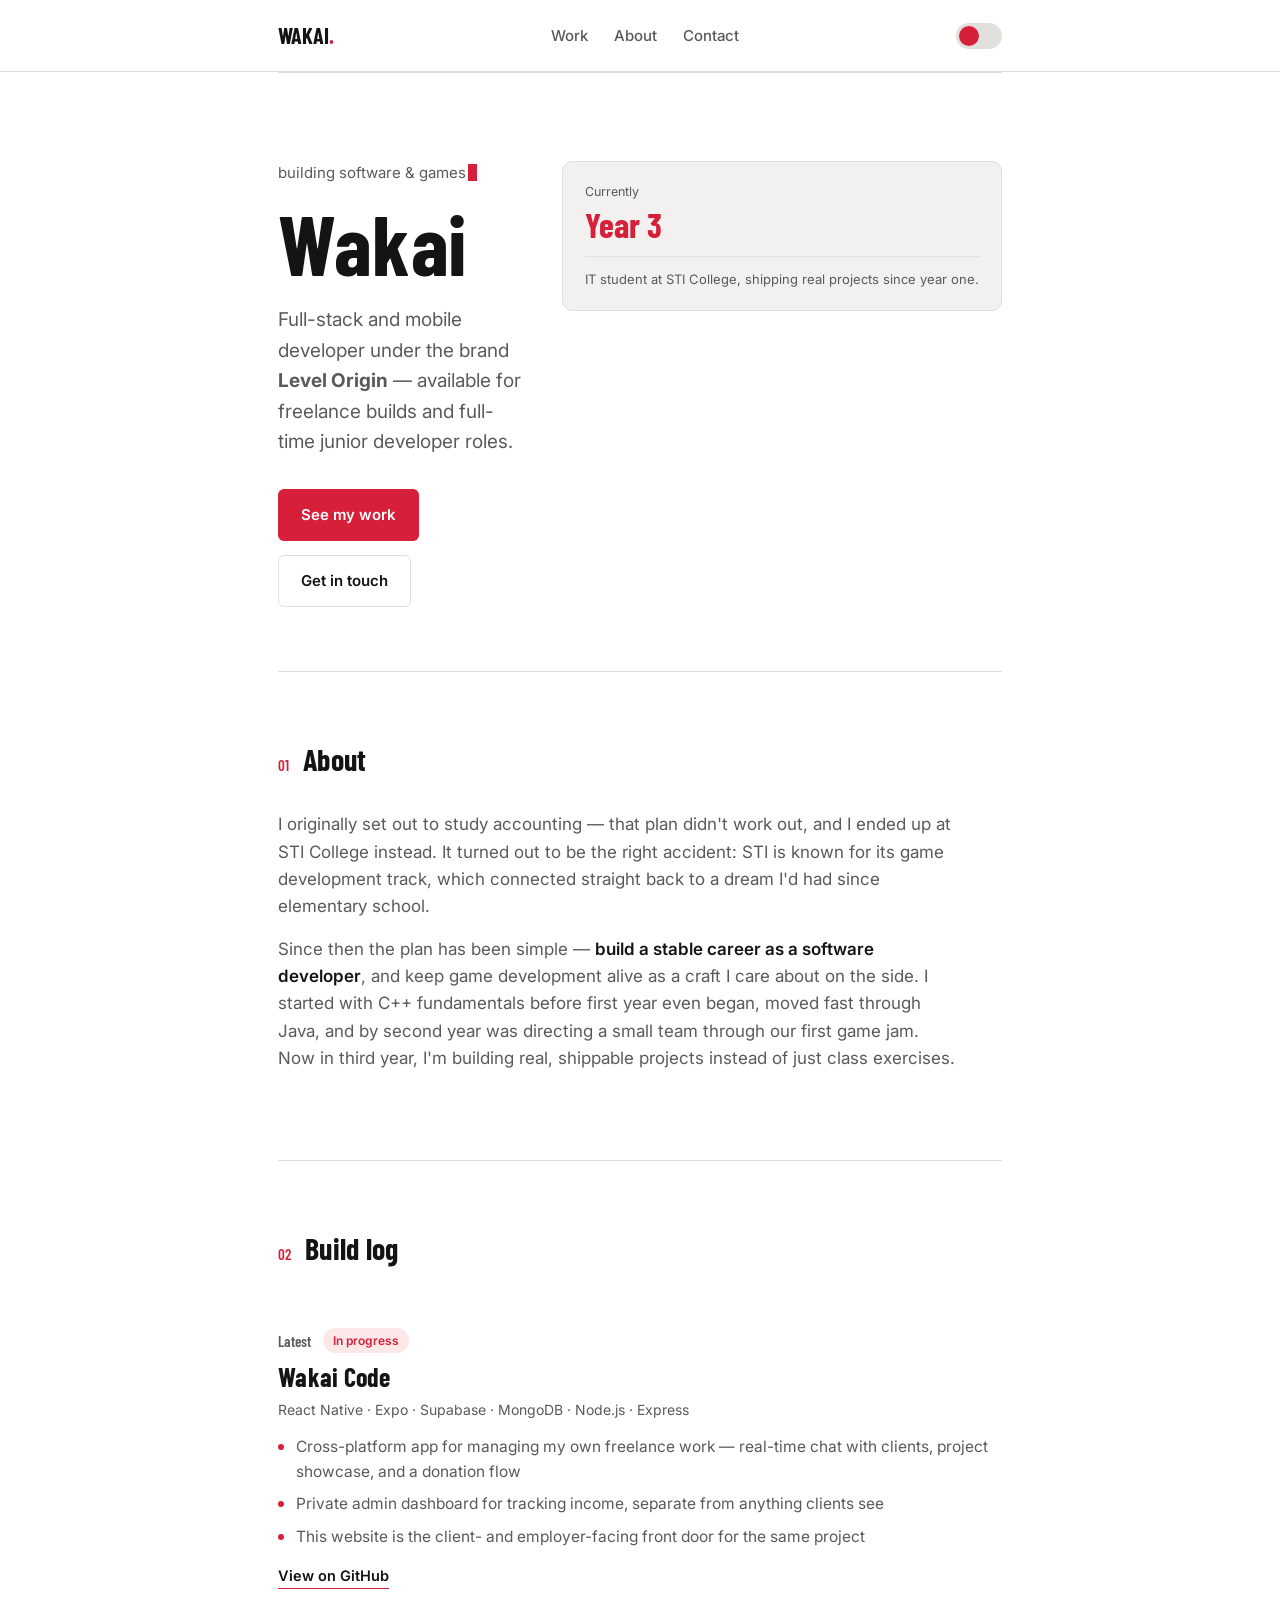
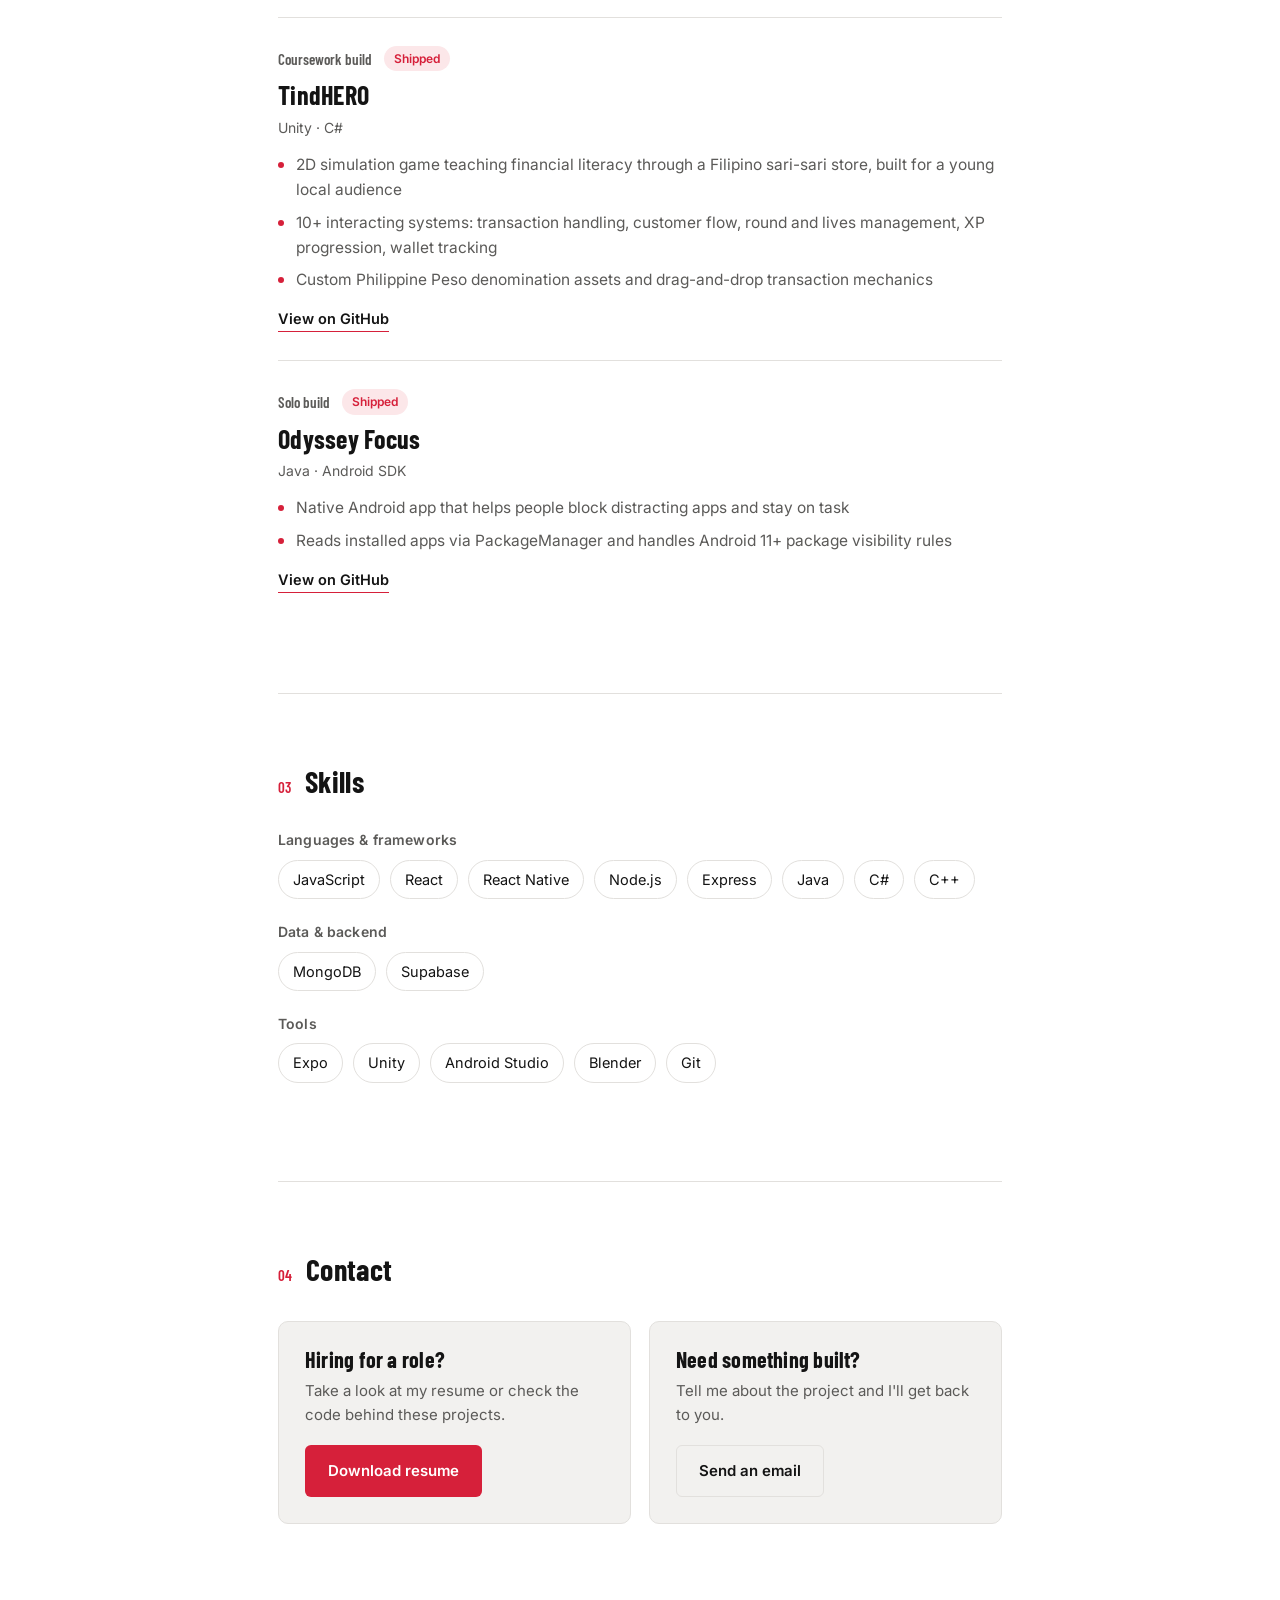
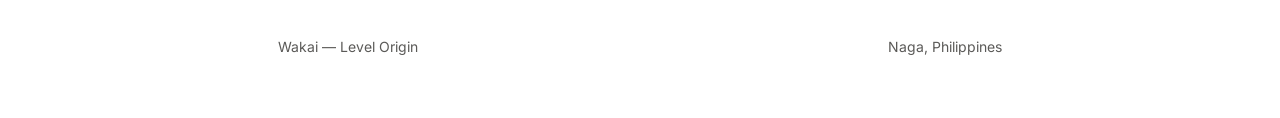
==== commit e6a70ef6: "update" ====
--- a/index.html
+++ b/index.html
@@ -1,125 +1,554 @@
 <!DOCTYPE html>
-<html lang="en">
+<html lang="en" data-theme="light">
 <head>
-    <meta charset="UTF-8">
-    <meta name="viewport" content="width=device-width, initial-scale=1.0">
-    <title>Joven's Website</title>
-    <link rel="icon" href="images/LogoP1.jpg">
-    <link rel="stylesheet" href="css/styles.css">
-    
+<meta charset="UTF-8">
+<meta name="viewport" content="width=device-width, initial-scale=1.0">
+<title>Wakai — Software & Game Developer</title>
+<link rel="preconnect" href="https://fonts.googleapis.com">
+<link href="https://fonts.googleapis.com/css2?family=Barlow+Condensed:wght@500;600;700&family=Inter:wght@400;500;600;700&display=swap" rel="stylesheet">
+<style>
+  :root {
+    --paper: #FFFFFF;
+    --panel: #F2F1EF;
+    --border: #E2E0DD;
+    --ink: #141414;
+    --ink-soft: #5B5A58;
+    --red: #D6203A;
+    --red-dim: #A6182C;
+    --red-tint: #FCE7E9;
+  }
+
+  html[data-theme="dark"] {
+    --paper: #0B0B0C;
+    --panel: #17171A;
+    --border: #2A2A2E;
+    --ink: #F5F5F4;
+    --ink-soft: #A9A8A6;
+    --red: #E5304A;
+    --red-dim: #FF5468;
+    --red-tint: #2A1215;
+  }
+
+  * { margin: 0; padding: 0; box-sizing: border-box; }
+
+  html { scroll-behavior: smooth; }
+
+  @media (prefers-reduced-motion: reduce) {
+    html { scroll-behavior: auto; }
+    * { animation-duration: 0.001ms !important; transition-duration: 0.001ms !important; }
+  }
+
+  body {
+    background: var(--paper);
+    color: var(--ink);
+    font-family: 'Inter', sans-serif;
+    line-height: 1.6;
+    transition: background 0.25s ease, color 0.25s ease;
+  }
+
+  .wrap {
+    max-width: 780px;
+    margin: 0 auto;
+    padding: 0 28px;
+  }
+
+  h1, h2, h3, .display {
+    font-family: 'Barlow Condensed', sans-serif;
+    font-weight: 700;
+    letter-spacing: 0.01em;
+    line-height: 1.05;
+  }
+
+  a { color: inherit; }
+
+  /* NAV */
+  header.site-nav {
+    position: sticky;
+    top: 0;
+    background: color-mix(in srgb, var(--paper) 88%, transparent);
+    backdrop-filter: blur(8px);
+    border-bottom: 1px solid var(--border);
+    z-index: 10;
+  }
+
+  .nav-inner {
+    max-width: 780px;
+    margin: 0 auto;
+    padding: 18px 28px;
+    display: flex;
+    align-items: center;
+    justify-content: space-between;
+  }
+
+  .logo {
+    font-family: 'Barlow Condensed', sans-serif;
+    font-weight: 700;
+    font-size: 22px;
+  }
+  .logo span { color: var(--red); }
+
+  nav.links {
+    display: flex;
+    gap: 26px;
+    font-size: 15px;
+    font-weight: 500;
+  }
+  nav.links a { text-decoration: none; color: var(--ink-soft); }
+  nav.links a:hover { color: var(--ink); }
+
+  .theme-toggle {
+    display: flex;
+    align-items: center;
+    gap: 10px;
+  }
+
+  .toggle-btn {
+    width: 46px;
+    height: 26px;
+    border-radius: 999px;
+    background: var(--border);
+    border: none;
+    position: relative;
+    cursor: pointer;
+    flex-shrink: 0;
+  }
+  .toggle-btn::after {
+    content: '';
+    position: absolute;
+    width: 20px;
+    height: 20px;
+    border-radius: 50%;
+    background: var(--red);
+    top: 3px;
+    left: 3px;
+    transition: transform 0.2s ease;
+  }
+  html[data-theme="dark"] .toggle-btn::after {
+    transform: translateX(20px);
+  }
+  .toggle-btn:focus-visible {
+    outline: 2px solid var(--red);
+    outline-offset: 2px;
+  }
+
+  @media (max-width: 640px) {
+    nav.links { display: none; }
+  }
+
+  /* HERO */
+  section.hero {
+    padding: 88px 0 64px;
+    display: grid;
+    grid-template-columns: 1fr auto;
+    gap: 40px;
+    align-items: start;
+  }
+
+  .eyebrow-line {
+    font-size: 15px;
+    color: var(--ink-soft);
+    margin-bottom: 14px;
+  }
+  .cursor {
+    display: inline-block;
+    width: 9px;
+    height: 17px;
+    background: var(--red);
+    margin-left: 2px;
+    vertical-align: -3px;
+    animation: blink 1.1s steps(1) infinite;
+  }
+  @keyframes blink {
+    0%, 49% { opacity: 1; }
+    50%, 100% { opacity: 0; }
+  }
+
+  h1.hero-title {
+    font-size: clamp(52px, 9vw, 84px);
+    margin-bottom: 18px;
+  }
+
+  p.hero-sub {
+    font-size: 19px;
+    color: var(--ink-soft);
+    max-width: 46ch;
+    margin-bottom: 32px;
+  }
+
+  .cta-row { display: flex; gap: 14px; flex-wrap: wrap; }
+
+  .btn {
+    font-family: 'Inter', sans-serif;
+    font-weight: 600;
+    font-size: 15px;
+    padding: 13px 22px;
+    border-radius: 6px;
+    text-decoration: none;
+    display: inline-block;
+    border: 1px solid transparent;
+    transition: transform 0.15s ease, background 0.15s ease, border-color 0.15s ease;
+  }
+  .btn:hover { transform: translateY(-1px); }
+  .btn:focus-visible { outline: 2px solid var(--red); outline-offset: 2px; }
+
+  .btn-primary { background: var(--red); color: #fff; }
+  .btn-primary:hover { background: var(--red-dim); }
+
+  .btn-ghost { background: transparent; color: var(--ink); border-color: var(--border); }
+  .btn-ghost:hover { border-color: var(--ink-soft); }
+
+  .stat-panel {
+    background: var(--panel);
+    border: 1px solid var(--border);
+    border-radius: 10px;
+    padding: 20px 22px;
+    min-width: 168px;
+  }
+  .stat-panel .stat-label {
+    font-size: 12.5px;
+    color: var(--ink-soft);
+    margin-bottom: 6px;
+  }
+  .stat-panel .stat-value {
+    font-family: 'Barlow Condensed', sans-serif;
+    font-weight: 700;
+    font-size: 34px;
+    color: var(--red);
+    line-height: 1;
+    margin-bottom: 14px;
+  }
+  .stat-panel .stat-note {
+    font-size: 13px;
+    color: var(--ink-soft);
+    border-top: 1px solid var(--border);
+    padding-top: 12px;
+  }
+
+  @media (max-width: 640px) {
+    section.hero { grid-template-columns: 1fr; }
+  }
+
+  /* SECTION HEADERS */
+  .section-head {
+    display: flex;
+    align-items: baseline;
+    gap: 14px;
+    margin-bottom: 34px;
+  }
+  .section-head .index {
+    font-family: 'Barlow Condensed', sans-serif;
+    font-size: 15px;
+    color: var(--red);
+    font-weight: 600;
+  }
+  .section-head h2 {
+    font-size: 30px;
+  }
+
+  section { padding: 72px 0; border-top: 1px solid var(--border); }
+
+  /* ABOUT */
+  .about-text { max-width: 62ch; font-size: 17px; color: var(--ink-soft); }
+  .about-text p { margin-bottom: 16px; }
+  .about-text strong { color: var(--ink); font-weight: 600; }
+
+  /* BUILD LOG / PROJECTS */
+  .log-entry {
+    padding: 28px 0;
+    border-bottom: 1px solid var(--border);
+  }
+  .log-entry:first-child { padding-top: 0; }
+  .log-entry:last-child { border-bottom: none; }
+
+  .log-meta {
+    display: flex;
+    align-items: center;
+    gap: 12px;
+    margin-bottom: 10px;
+    flex-wrap: wrap;
+  }
+  .log-version {
+    font-family: 'Barlow Condensed', sans-serif;
+    font-weight: 600;
+    font-size: 15px;
+    color: var(--ink-soft);
+  }
+  .status-tag {
+    font-size: 12px;
+    font-weight: 600;
+    padding: 3px 10px;
+    border-radius: 999px;
+    background: var(--red-tint);
+    color: var(--red);
+  }
+
+  .log-entry h3 {
+    font-size: 26px;
+    margin-bottom: 8px;
+  }
+
+  .log-stack {
+    font-size: 14px;
+    color: var(--ink-soft);
+    margin-bottom: 14px;
+  }
+
+  .log-entry ul {
+    list-style: none;
+    display: flex;
+    flex-direction: column;
+    gap: 8px;
+  }
+  .log-entry li {
+    font-size: 15.5px;
+    color: var(--ink-soft);
+    padding-left: 18px;
+    position: relative;
+  }
+  .log-entry li::before {
+    content: '';
+    position: absolute;
+    left: 0;
+    top: 9px;
+    width: 6px;
+    height: 6px;
+    border-radius: 50%;
+    background: var(--red);
+  }
+
+  .log-links { margin-top: 14px; display: flex; gap: 16px; }
+  .log-links a {
+    font-size: 14.5px;
+    font-weight: 600;
+    text-decoration: none;
+    color: var(--ink);
+    border-bottom: 1px solid var(--red);
+    padding-bottom: 1px;
+  }
+
+  /* SKILLS */
+  .skill-group { margin-bottom: 26px; }
+  .skill-group h3 {
+    font-family: 'Inter', sans-serif;
+    font-weight: 600;
+    font-size: 14px;
+    color: var(--ink-soft);
+    margin-bottom: 12px;
+  }
+  .chip-row { display: flex; flex-wrap: wrap; gap: 10px; }
+  .chip {
+    font-size: 14.5px;
+    padding: 7px 14px;
+    border: 1px solid var(--border);
+    border-radius: 999px;
+    color: var(--ink);
+  }
+
+  /* CONTACT */
+  .contact-grid {
+    display: grid;
+    grid-template-columns: 1fr 1fr;
+    gap: 18px;
+  }
+  @media (max-width: 640px) {
+    .contact-grid { grid-template-columns: 1fr; }
+  }
+  .contact-card {
+    background: var(--panel);
+    border: 1px solid var(--border);
+    border-radius: 10px;
+    padding: 26px;
+  }
+  .contact-card h3 { font-size: 22px; margin-bottom: 8px; }
+  .contact-card p { font-size: 15px; color: var(--ink-soft); margin-bottom: 18px; }
+
+  footer {
+    padding: 40px 0 60px;
+    font-size: 14px;
+    color: var(--ink-soft);
+    display: flex;
+    justify-content: space-between;
+    flex-wrap: wrap;
+    gap: 10px;
+  }
+</style>
 </head>
 <body>
-    <header>
-        <div class="header-container">
-            <div class="title-container">
-                <a class="logo" href="index.html">
-                    <img src="images/LogoP1.jpg" alt="Logo">
-                </a>
-                <h2>Joven Claudio's Website</h2>
-            </div>   
-            <button class="menu">☰</button>
-        </div>
-        <nav>
-            <button class="navBtn" data-peek="home">Home</button>
-            <button class="navBtn" data-peek="projects">Projects</button>
-            <button class="navBtn" data-peek="work-experience">Work</button>
-            <button class="navBtn" data-peek="learnings">Learnings</button>
-            <button class="navBtn" data-peek="contact">Contact</button>
-        </nav>
-
-    </header>
-    <div class="darken"></div>
-
-    <div class="sidebar">
-        <h3>MENU</h3>
-            <hr>
-        <button class="navBtn" data-peek="home">Home</button>
-        <button class="navBtn" data-peek="projects">Projects</button>
-        <button class="navBtn" data-peek="work-experience">Work</button>
-        <button class="navBtn" data-peek="learnings">Learnings</button>
-        <button class="navBtn" data-peek="contact">Contact</button>
-    </div>
-    <main>
-        <section id="home">
-            <div class="WhoAmI">
-                <img id="void" src="images/VoidNullius.gif">
-                <div>
-                    <h1>Hello! I'm Joven </h1>
-                    <h3>aka Player*One, Wakai</h3>
-                    <p>a Future Software Engineer and Game Developer</p>
-                    <p>Welcome to my website! I will show you around</p>
-                </div>
-                
-            </div>
-        </section>
-
-        <section id="info">
-
-            <div>
-                <a href="https://www.youtube.com/watch?v=xMHJGd3wwZk&t=1s"><img id="me" src="images/simplified.png"></a>
-                <h1>Joven Kallos Claudio</h1>
-                <h3>Tiwi, Albay, Philippines</h3>
-                <p>I'm Joven Claudio, a 19-year-old developer who likes to create 2D & 3D videogames, web application, desktop and mobile application, I am passionate about making stories and inspiring people to make a bridge and connect people together. I serve the best-quality software to my client's needs, and I will keep on learning other platforms and programming languages to bring your dreams a reality</p>
-                
-            </div>
-            
-        </section>
-        <hr>
-        <hr>
-        <hr>
-        <section id="projects">
-            <h1>Projects</h1>
-            <ul>
-                <li><a target="_blank" href="https://www.youtube.com/watch?v=xMHJGd3wwZk&t=1s">Human '65'pocalypse(Game Under Development)</a></li>
-                    <ul><li ><u>About this game:</u><br> &emsp; 
-                            Welcome to the developed planet of the year 3000, where humanity made the highest level of progress and established its own nation.
-                            Their survival is put to the test as an Unknown Entity enters their universe and declares the 65 apocalypse.
-                            A new age of hardship and perseverance as our world gradually changes into an unfamiliar place.
-                            Will everyone remain alive? As the game progresses on each level of the apocalypse, discover what it's like to be a nobody who wil
-                            journey into the Open-World, solve puzzles, think critically, reflect on their choices, and most importantly, live.</li></ul>
-            </ul>
-        </section>
-
-        <section id="work-experience">
-            <h1>Work Experience</h1>
-            <ul>
-                <li><b>TABACO NATIONAL HIGH SCHOOL</b> &emsp; Date: February 14 to 27, 2024<br>&emsp; Work Immersion at Joran's Advertising<br>&emsp; (Encoding, editing/designing, xerox/photocopy, scanning, printing documents, clothes/furniture/vehicle plates)</li>
-            </ul>
-        </section>
-
-        <div id="learnings">
-            <div class="skill">
-                <h3>Skills</h3>
-                <ul>
-                    <li><b>Computer Literate</b></li>
-                    <li><b>Digital Artist</b></li>
-                    <li><b>Photo & Video Editor</b></li>
-                    <li><b>Good Communication</b></li>
-                    <li><b>Adaptable and eager to learn and improve</b></li>
-                    <li><b>Can work under pressure to meet tight deadlines</b></li>
-                    <li><b>Programming Languages Learned:</b><br>&emsp; C++, Java, Python, C#, Javascript</li>
-                </ul>
-            </div>
-            <div class="education">
-                <h3>Educational Attainment</h3>
-                <ul>
-                    <li><b>Course:</b> Bachelor of Science in Information Technology</li>
-                    <li><b>Tertiary:</b> STI College Legazpi<br>&emsp; Cabangan East, Legazpi City, 4500 Albay<br>&emsp; Expected Year Graduate: 2028</li>
-                    <li><b>Secondary:</b> Tabaco National High School<br>&emsp; Panal, Tabaco City, 4511 Albay<br>&emsp;Year Graduated: 2018-2024</li>
-                    <li><b>Primary:</b> Tiwi Central School<br>&emsp; Gajo, Tiwi, 4513 Albay<br>&emsp;Year Graduated: 2012-2018</li>
-                </ul>
-            </div>
-        </div>
-        <hr>
-        <br>
-        
-        <footer id="contact">
-            <h3>Contact</h3>
-            <h4>Phone Number:</h4><p>09289535585</p>
-            <h4>Facebook: </h4><a href="https://www.facebook.com/joven.claudio.24/"><p>Joven K Claudio</p></a>
-            <h4>Email:</h4><p>jovenkclaudio24@gmail.com</p>
-        </footer>
-    </main>
+
+<header class="site-nav">
+  <div class="nav-inner">
+    <div class="logo">WAKAI<span>.</span></div>
+    <nav class="links">
+      <a href="#work">Work</a>
+      <a href="#about">About</a>
+      <a href="#contact">Contact</a>
+    </nav>
+    <div class="theme-toggle">
+      <button class="toggle-btn" id="themeToggle" aria-label="Toggle dark mode" aria-pressed="false"></button>
+    </div>
+  </div>
+</header>
+
+<div class="wrap">
+
+  <section class="hero">
+    <div>
+      <div class="eyebrow-line">building software &amp; games<span class="cursor"></span></div>
+      <h1 class="hero-title">Wakai</h1>
+      <p class="hero-sub">Full-stack and mobile developer under the brand <strong>Level Origin</strong> — available for freelance builds and full-time junior developer roles.</p>
+      <div class="cta-row">
+        <a href="#work" class="btn btn-primary">See my work</a>
+        <a href="#contact" class="btn btn-ghost">Get in touch</a>
+      </div>
+    </div>
+    <div class="stat-panel">
+      <div class="stat-label">Currently</div>
+      <div class="stat-value">Year 3</div>
+      <div class="stat-note">IT student at STI College, shipping real projects since year one.</div>
+    </div>
+  </section>
+
+  <section id="about">
+    <div class="section-head">
+      <span class="index">01</span>
+      <h2>About</h2>
+    </div>
+    <div class="about-text">
+      <p>I originally set out to study accounting — that plan didn't work out, and I ended up at STI College instead. It turned out to be the right accident: STI is known for its game development track, which connected straight back to a dream I'd had since elementary school.</p>
+      <p>Since then the plan has been simple — <strong>build a stable career as a software developer</strong>, and keep game development alive as a craft I care about on the side. I started with C++ fundamentals before first year even began, moved fast through Java, and by second year was directing a small team through our first game jam. Now in third year, I'm building real, shippable projects instead of just class exercises.</p>
+    </div>
+  </section>
+
+  <section id="work">
+    <div class="section-head">
+      <span class="index">02</span>
+      <h2>Build log</h2>
+    </div>
+
+    <div class="log-entry">
+      <div class="log-meta">
+        <span class="log-version">Latest</span>
+        <span class="status-tag">In progress</span>
+      </div>
+      <h3>Wakai Code</h3>
+      <div class="log-stack">React Native · Expo · Supabase · MongoDB · Node.js · Express</div>
+      <ul>
+        <li>Cross-platform app for managing my own freelance work — real-time chat with clients, project showcase, and a donation flow</li>
+        <li>Private admin dashboard for tracking income, separate from anything clients see</li>
+        <li>This website is the client- and employer-facing front door for the same project</li>
+      </ul>
+      <div class="log-links">
+        <a href="#">View on GitHub</a>
+      </div>
+    </div>
+
+    <div class="log-entry">
+      <div class="log-meta">
+        <span class="log-version">Coursework build</span>
+        <span class="status-tag">Shipped</span>
+      </div>
+      <h3>TindHERO</h3>
+      <div class="log-stack">Unity · C#</div>
+      <ul>
+        <li>2D simulation game teaching financial literacy through a Filipino sari-sari store, built for a young local audience</li>
+        <li>10+ interacting systems: transaction handling, customer flow, round and lives management, XP progression, wallet tracking</li>
+        <li>Custom Philippine Peso denomination assets and drag-and-drop transaction mechanics</li>
+      </ul>
+      <div class="log-links">
+        <a href="#">View on GitHub</a>
+      </div>
+    </div>
+
+    <div class="log-entry">
+      <div class="log-meta">
+        <span class="log-version">Solo build</span>
+        <span class="status-tag">Shipped</span>
+      </div>
+      <h3>Odyssey Focus</h3>
+      <div class="log-stack">Java · Android SDK</div>
+      <ul>
+        <li>Native Android app that helps people block distracting apps and stay on task</li>
+        <li>Reads installed apps via PackageManager and handles Android 11+ package visibility rules</li>
+      </ul>
+      <div class="log-links">
+        <a href="#">View on GitHub</a>
+      </div>
+    </div>
+  </section>
+
+  <section id="skills">
+    <div class="section-head">
+      <span class="index">03</span>
+      <h2>Skills</h2>
+    </div>
+    <div class="skill-group">
+      <h3>Languages &amp; frameworks</h3>
+      <div class="chip-row">
+        <span class="chip">JavaScript</span>
+        <span class="chip">React</span>
+        <span class="chip">React Native</span>
+        <span class="chip">Node.js</span>
+        <span class="chip">Express</span>
+        <span class="chip">Java</span>
+        <span class="chip">C#</span>
+        <span class="chip">C++</span>
+      </div>
+    </div>
+    <div class="skill-group">
+      <h3>Data &amp; backend</h3>
+      <div class="chip-row">
+        <span class="chip">MongoDB</span>
+        <span class="chip">Supabase</span>
+      </div>
+    </div>
+    <div class="skill-group">
+      <h3>Tools</h3>
+      <div class="chip-row">
+        <span class="chip">Expo</span>
+        <span class="chip">Unity</span>
+        <span class="chip">Android Studio</span>
+        <span class="chip">Blender</span>
+        <span class="chip">Git</span>
+      </div>
+    </div>
+  </section>
+
+  <section id="contact">
+    <div class="section-head">
+      <span class="index">04</span>
+      <h2>Contact</h2>
+    </div>
+    <div class="contact-grid">
+      <div class="contact-card">
+        <h3>Hiring for a role?</h3>
+        <p>Take a look at my resume or check the code behind these projects.</p>
+        <a href="#" class="btn btn-primary">Download resume</a>
+      </div>
+      <div class="contact-card">
+        <h3>Need something built?</h3>
+        <p>Tell me about the project and I'll get back to you.</p>
+        <a href="mailto:[email protected]" class="btn btn-ghost">Send an email</a>
+      </div>
+    </div>
+  </section>
+
+  <footer>
+    <span>Wakai — Level Origin</span>
+    <span>Naga, Philippines</span>
+  </footer>
+
+</div>
+
+<script>
+  const toggleBtn = document.getElementById('themeToggle');
+  const html = document.documentElement;
+
+  toggleBtn.addEventListener('click', () => {
+    const isDark = html.getAttribute('data-theme') === 'dark';
+    html.setAttribute('data-theme', isDark ? 'light' : 'dark');
+    toggleBtn.setAttribute('aria-pressed', String(!isDark));
+  });
+</script>
+
 </body>
-<script src="js/script.js"></script>
-</html>+</html>
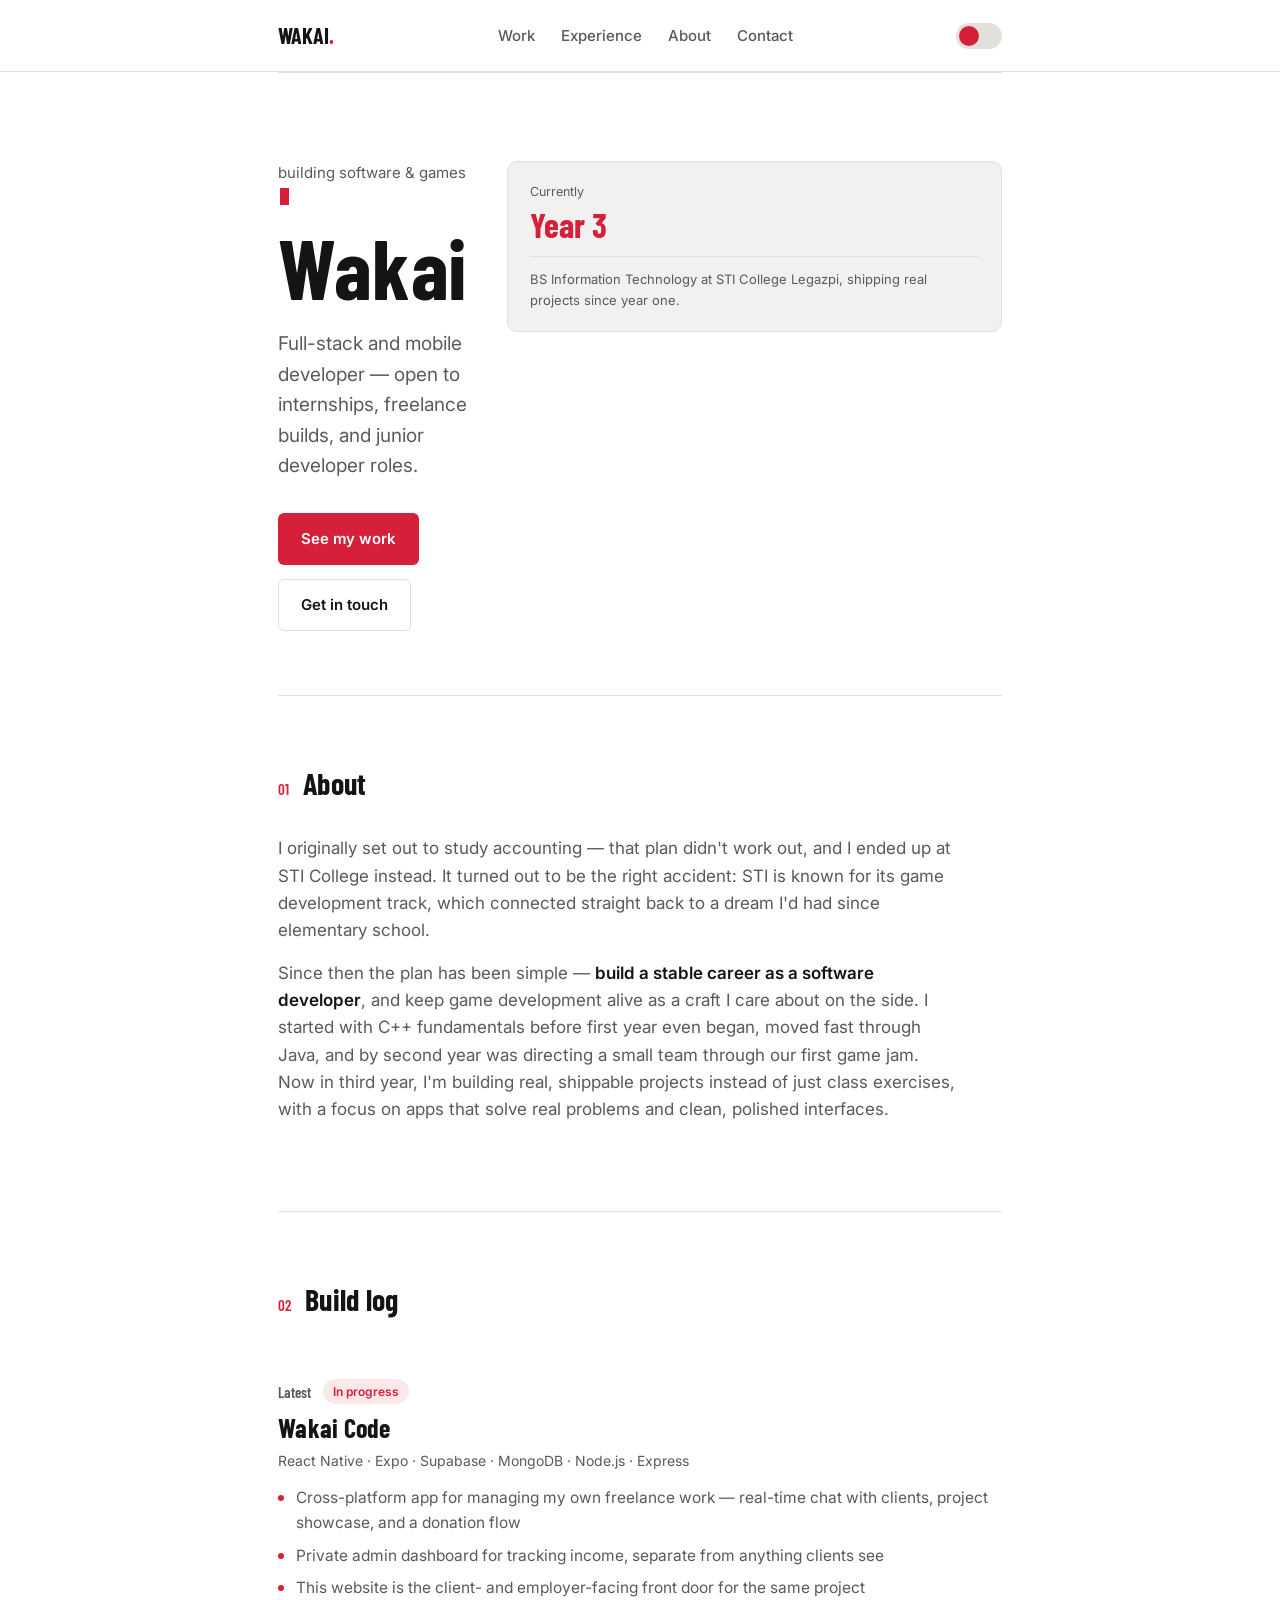
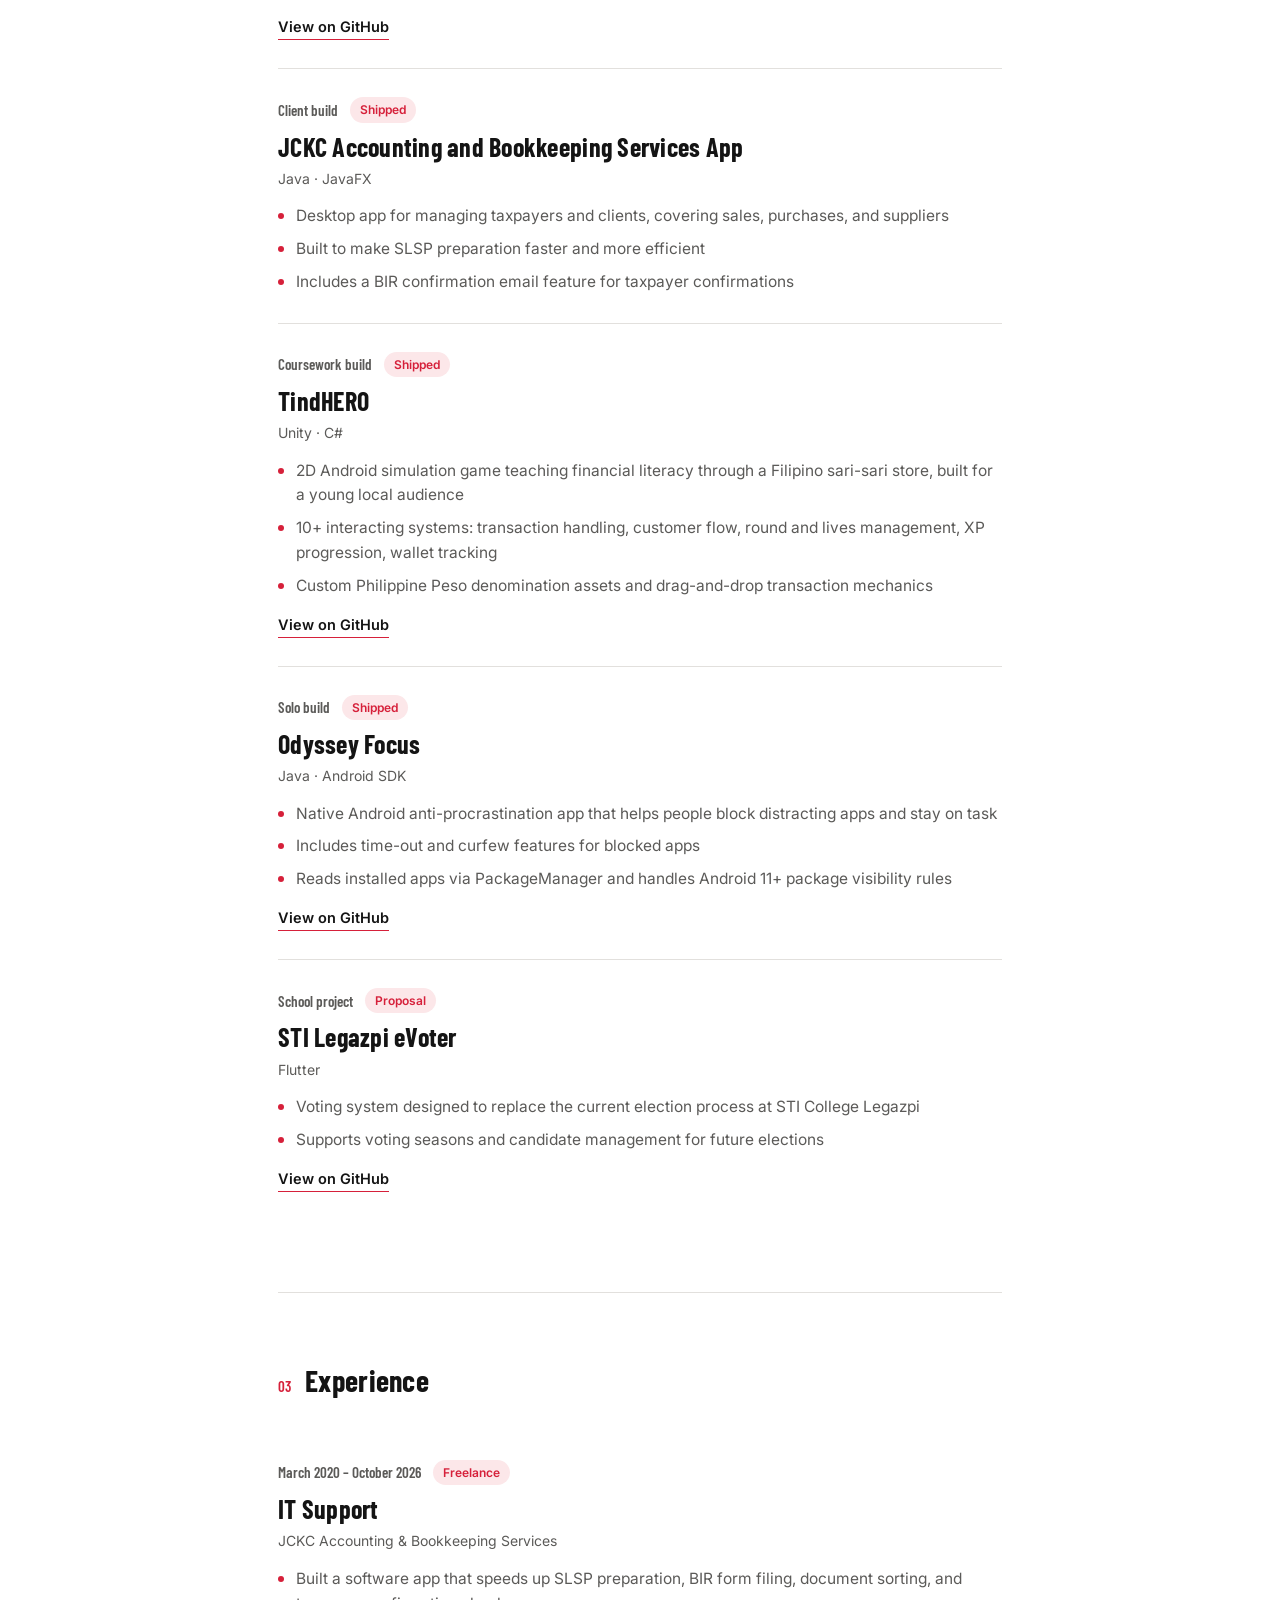
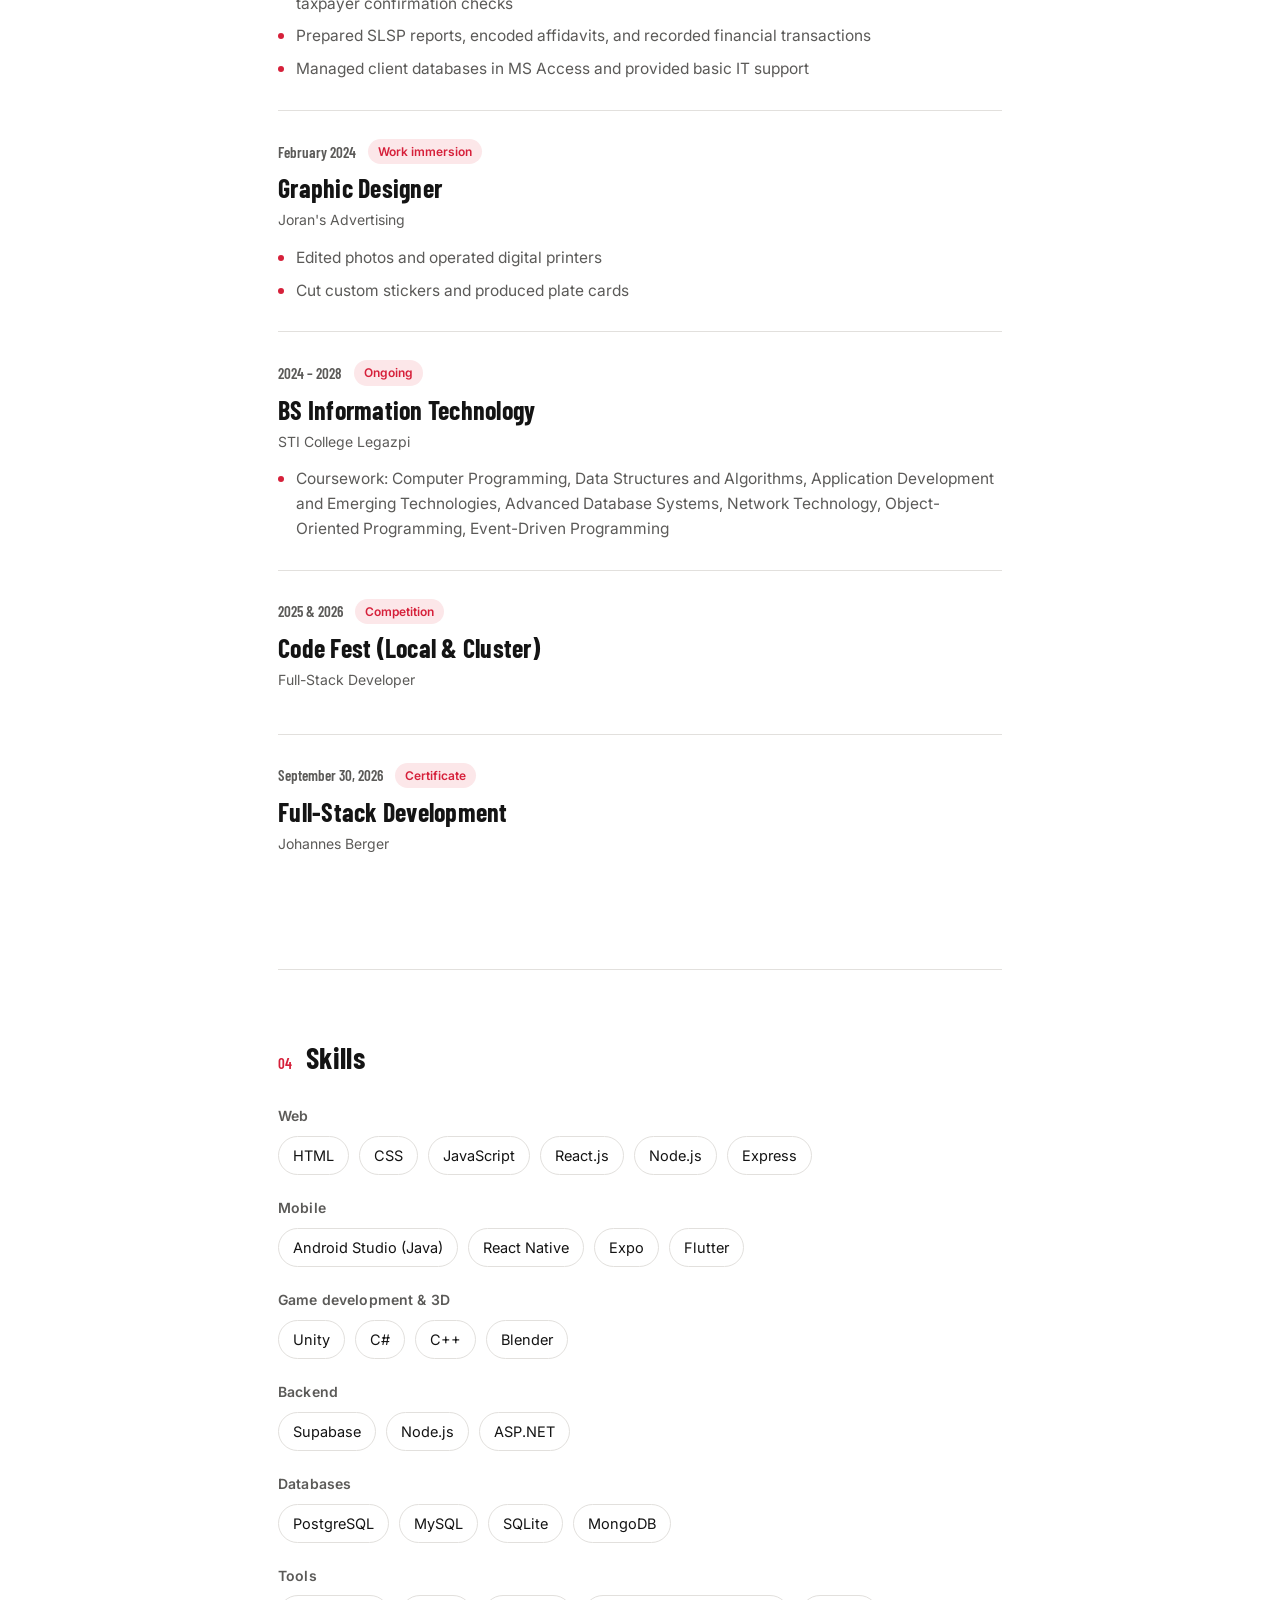
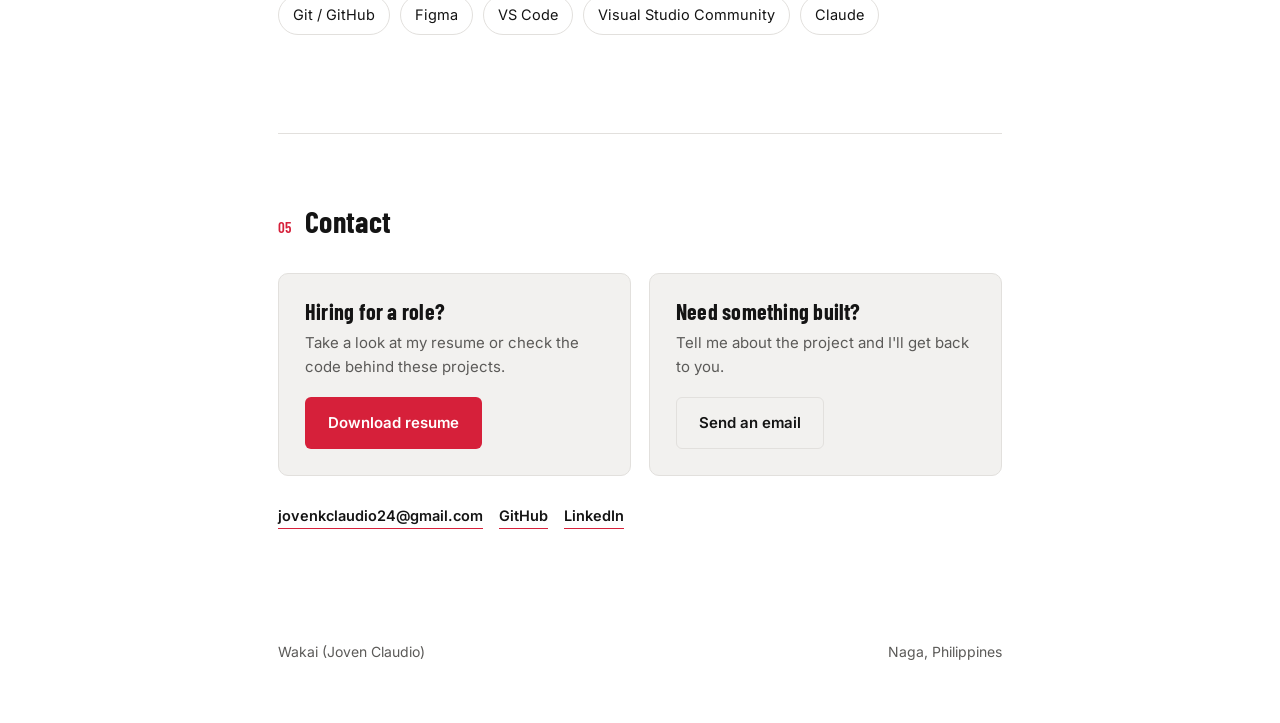
==== commit c817612a: "Update print statement from 'Hello' to 'Goodbye'" ====
--- a/index.html
+++ b/index.html
@@ -3,7 +3,8 @@
 <head>
 <meta charset="UTF-8">
 <meta name="viewport" content="width=device-width, initial-scale=1.0">
-<title>Wakai — Software & Game Developer</title>
+<title>Wakai (Joven Claudio) — Software Developer</title>
+<meta name="description" content="Wakai (Joven Kallos Claudio) — full-stack and mobile developer. IT student at STI College Legazpi.">
 <link rel="preconnect" href="https://fonts.googleapis.com">
 <link href="https://fonts.googleapis.com/css2?family=Barlow+Condensed:wght@500;600;700&family=Inter:wght@400;500;600;700&display=swap" rel="stylesheet">
 <style>
@@ -316,7 +317,7 @@
     background: var(--red);
   }
 
-  .log-links { margin-top: 14px; display: flex; gap: 16px; }
+  .log-links { margin-top: 14px; display: flex; gap: 16px; flex-wrap: wrap; }
   .log-links a {
     font-size: 14.5px;
     font-weight: 600;
@@ -380,6 +381,7 @@
     <div class="logo">WAKAI<span>.</span></div>
     <nav class="links">
       <a href="#work">Work</a>
+      <a href="#experience">Experience</a>
       <a href="#about">About</a>
       <a href="#contact">Contact</a>
     </nav>
@@ -395,7 +397,7 @@
     <div>
       <div class="eyebrow-line">building software &amp; games<span class="cursor"></span></div>
       <h1 class="hero-title">Wakai</h1>
-      <p class="hero-sub">Full-stack and mobile developer under the brand <strong>Level Origin</strong> — available for freelance builds and full-time junior developer roles.</p>
+      <p class="hero-sub">Full-stack and mobile developer — open to internships, freelance builds, and junior developer roles.</p>
       <div class="cta-row">
         <a href="#work" class="btn btn-primary">See my work</a>
         <a href="#contact" class="btn btn-ghost">Get in touch</a>
@@ -404,7 +406,7 @@
     <div class="stat-panel">
       <div class="stat-label">Currently</div>
       <div class="stat-value">Year 3</div>
-      <div class="stat-note">IT student at STI College, shipping real projects since year one.</div>
+      <div class="stat-note">BS Information Technology at STI College Legazpi, shipping real projects since year one.</div>
     </div>
   </section>
 
@@ -415,7 +417,7 @@
     </div>
     <div class="about-text">
       <p>I originally set out to study accounting — that plan didn't work out, and I ended up at STI College instead. It turned out to be the right accident: STI is known for its game development track, which connected straight back to a dream I'd had since elementary school.</p>
-      <p>Since then the plan has been simple — <strong>build a stable career as a software developer</strong>, and keep game development alive as a craft I care about on the side. I started with C++ fundamentals before first year even began, moved fast through Java, and by second year was directing a small team through our first game jam. Now in third year, I'm building real, shippable projects instead of just class exercises.</p>
+      <p>Since then the plan has been simple — <strong>build a stable career as a software developer</strong>, and keep game development alive as a craft I care about on the side. I started with C++ fundamentals before first year even began, moved fast through Java, and by second year was directing a small team through our first game jam. Now in third year, I'm building real, shippable projects instead of just class exercises, with a focus on apps that solve real problems and clean, polished interfaces.</p>
     </div>
   </section>
 
@@ -438,8 +440,22 @@
         <li>This website is the client- and employer-facing front door for the same project</li>
       </ul>
       <div class="log-links">
-        <a href="#">View on GitHub</a>
-      </div>
+        <a href="https://github.com/PlayerOne-bit">View on GitHub</a>
+      </div>
+    </div>
+
+    <div class="log-entry">
+      <div class="log-meta">
+        <span class="log-version">Client build</span>
+        <span class="status-tag">Shipped</span>
+      </div>
+      <h3>JCKC Accounting and Bookkeeping Services App</h3>
+      <div class="log-stack">Java · JavaFX</div>
+      <ul>
+        <li>Desktop app for managing taxpayers and clients, covering sales, purchases, and suppliers</li>
+        <li>Built to make SLSP preparation faster and more efficient</li>
+        <li>Includes a BIR confirmation email feature for taxpayer confirmations</li>
+      </ul>
     </div>
 
     <div class="log-entry">
@@ -450,12 +466,12 @@
       <h3>TindHERO</h3>
       <div class="log-stack">Unity · C#</div>
       <ul>
-        <li>2D simulation game teaching financial literacy through a Filipino sari-sari store, built for a young local audience</li>
+        <li>2D Android simulation game teaching financial literacy through a Filipino sari-sari store, built for a young local audience</li>
         <li>10+ interacting systems: transaction handling, customer flow, round and lives management, XP progression, wallet tracking</li>
         <li>Custom Philippine Peso denomination assets and drag-and-drop transaction mechanics</li>
       </ul>
       <div class="log-links">
-        <a href="#">View on GitHub</a>
+        <a href="https://github.com/PlayerOne-bit">View on GitHub</a>
       </div>
     </div>
 
@@ -467,73 +483,185 @@
       <h3>Odyssey Focus</h3>
       <div class="log-stack">Java · Android SDK</div>
       <ul>
-        <li>Native Android app that helps people block distracting apps and stay on task</li>
+        <li>Native Android anti-procrastination app that helps people block distracting apps and stay on task</li>
+        <li>Includes time-out and curfew features for blocked apps</li>
         <li>Reads installed apps via PackageManager and handles Android 11+ package visibility rules</li>
       </ul>
       <div class="log-links">
-        <a href="#">View on GitHub</a>
-      </div>
+        <a href="https://github.com/PlayerOne-bit">View on GitHub</a>
+      </div>
+    </div>
+
+    <div class="log-entry">
+      <div class="log-meta">
+        <span class="log-version">School project</span>
+        <span class="status-tag">Proposal</span>
+      </div>
+      <h3>STI Legazpi eVoter</h3>
+      <div class="log-stack">Flutter</div>
+      <ul>
+        <li>Voting system designed to replace the current election process at STI College Legazpi</li>
+        <li>Supports voting seasons and candidate management for future elections</li>
+      </ul>
+      <div class="log-links">
+        <a href="https://github.com/PlayerOne-bit">View on GitHub</a>
+      </div>
+    </div>
+  </section>
+
+  <section id="experience">
+    <div class="section-head">
+      <span class="index">03</span>
+      <h2>Experience</h2>
+    </div>
+
+    <div class="log-entry">
+      <div class="log-meta">
+        <span class="log-version">March 2020 – October 2026</span>
+        <span class="status-tag">Freelance</span>
+      </div>
+      <h3>IT Support</h3>
+      <div class="log-stack">JCKC Accounting &amp; Bookkeeping Services</div>
+      <ul>
+        <li>Built a software app that speeds up SLSP preparation, BIR form filing, document sorting, and taxpayer confirmation checks</li>
+        <li>Prepared SLSP reports, encoded affidavits, and recorded financial transactions</li>
+        <li>Managed client databases in MS Access and provided basic IT support</li>
+      </ul>
+    </div>
+
+    <div class="log-entry">
+      <div class="log-meta">
+        <span class="log-version">February 2024</span>
+        <span class="status-tag">Work immersion</span>
+      </div>
+      <h3>Graphic Designer</h3>
+      <div class="log-stack">Joran's Advertising</div>
+      <ul>
+        <li>Edited photos and operated digital printers</li>
+        <li>Cut custom stickers and produced plate cards</li>
+      </ul>
+    </div>
+
+    <div class="log-entry">
+      <div class="log-meta">
+        <span class="log-version">2024 – 2028</span>
+        <span class="status-tag">Ongoing</span>
+      </div>
+      <h3>BS Information Technology</h3>
+      <div class="log-stack">STI College Legazpi</div>
+      <ul>
+        <li>Coursework: Computer Programming, Data Structures and Algorithms, Application Development and Emerging Technologies, Advanced Database Systems, Network Technology, Object-Oriented Programming, Event-Driven Programming</li>
+      </ul>
+    </div>
+
+    <div class="log-entry">
+      <div class="log-meta">
+        <span class="log-version">2025 &amp; 2026</span>
+        <span class="status-tag">Competition</span>
+      </div>
+      <h3>Code Fest (Local &amp; Cluster)</h3>
+      <div class="log-stack">Full-Stack Developer</div>
+    </div>
+
+    <div class="log-entry">
+      <div class="log-meta">
+        <span class="log-version">September 30, 2026</span>
+        <span class="status-tag">Certificate</span>
+      </div>
+      <h3>Full-Stack Development</h3>
+      <div class="log-stack">Johannes Berger</div>
     </div>
   </section>
 
   <section id="skills">
     <div class="section-head">
-      <span class="index">03</span>
+      <span class="index">04</span>
       <h2>Skills</h2>
     </div>
     <div class="skill-group">
-      <h3>Languages &amp; frameworks</h3>
+      <h3>Web</h3>
       <div class="chip-row">
+        <span class="chip">HTML</span>
+        <span class="chip">CSS</span>
         <span class="chip">JavaScript</span>
-        <span class="chip">React</span>
-        <span class="chip">React Native</span>
+        <span class="chip">React.js</span>
         <span class="chip">Node.js</span>
         <span class="chip">Express</span>
-        <span class="chip">Java</span>
+      </div>
+    </div>
+    <div class="skill-group">
+      <h3>Mobile</h3>
+      <div class="chip-row">
+        <span class="chip">Android Studio (Java)</span>
+        <span class="chip">React Native</span>
+        <span class="chip">Expo</span>
+        <span class="chip">Flutter</span>
+      </div>
+    </div>
+    <div class="skill-group">
+      <h3>Game development &amp; 3D</h3>
+      <div class="chip-row">
+        <span class="chip">Unity</span>
         <span class="chip">C#</span>
         <span class="chip">C++</span>
+        <span class="chip">Blender</span>
       </div>
     </div>
     <div class="skill-group">
-      <h3>Data &amp; backend</h3>
+      <h3>Backend</h3>
       <div class="chip-row">
+        <span class="chip">Supabase</span>
+        <span class="chip">Node.js</span>
+        <span class="chip">ASP.NET</span>
+      </div>
+    </div>
+    <div class="skill-group">
+      <h3>Databases</h3>
+      <div class="chip-row">
+        <span class="chip">PostgreSQL</span>
+        <span class="chip">MySQL</span>
+        <span class="chip">SQLite</span>
         <span class="chip">MongoDB</span>
-        <span class="chip">Supabase</span>
       </div>
     </div>
     <div class="skill-group">
       <h3>Tools</h3>
       <div class="chip-row">
-        <span class="chip">Expo</span>
-        <span class="chip">Unity</span>
-        <span class="chip">Android Studio</span>
-        <span class="chip">Blender</span>
-        <span class="chip">Git</span>
+        <span class="chip">Git / GitHub</span>
+        <span class="chip">Figma</span>
+        <span class="chip">VS Code</span>
+        <span class="chip">Visual Studio Community</span>
+        <span class="chip">Claude</span>
       </div>
     </div>
   </section>
 
   <section id="contact">
     <div class="section-head">
-      <span class="index">04</span>
+      <span class="index">05</span>
       <h2>Contact</h2>
     </div>
     <div class="contact-grid">
       <div class="contact-card">
         <h3>Hiring for a role?</h3>
         <p>Take a look at my resume or check the code behind these projects.</p>
-        <a href="#" class="btn btn-primary">Download resume</a>
+        <a href="Joven_Claudio_CV_2026.docx" class="btn btn-primary" download>Download resume</a>
       </div>
       <div class="contact-card">
         <h3>Need something built?</h3>
         <p>Tell me about the project and I'll get back to you.</p>
-        <a href="mailto:[email protected]" class="btn btn-ghost">Send an email</a>
-      </div>
+        <a href="mailto:jovenkclaudio24@gmail.com" class="btn btn-ghost">Send an email</a>
+      </div>
+    </div>
+    <div class="log-links" style="margin-top: 28px;">
+      <a href="mailto:jovenkclaudio24@gmail.com">jovenkclaudio24@gmail.com</a>
+      <a href="https://github.com/PlayerOne-bit">GitHub</a>
+      <a href="https://www.linkedin.com/in/joven-claudio-83519437b/">LinkedIn</a>
     </div>
   </section>
 
   <footer>
-    <span>Wakai — Level Origin</span>
+    <span>Wakai (Joven Claudio)</span>
     <span>Naga, Philippines</span>
   </footer>
 
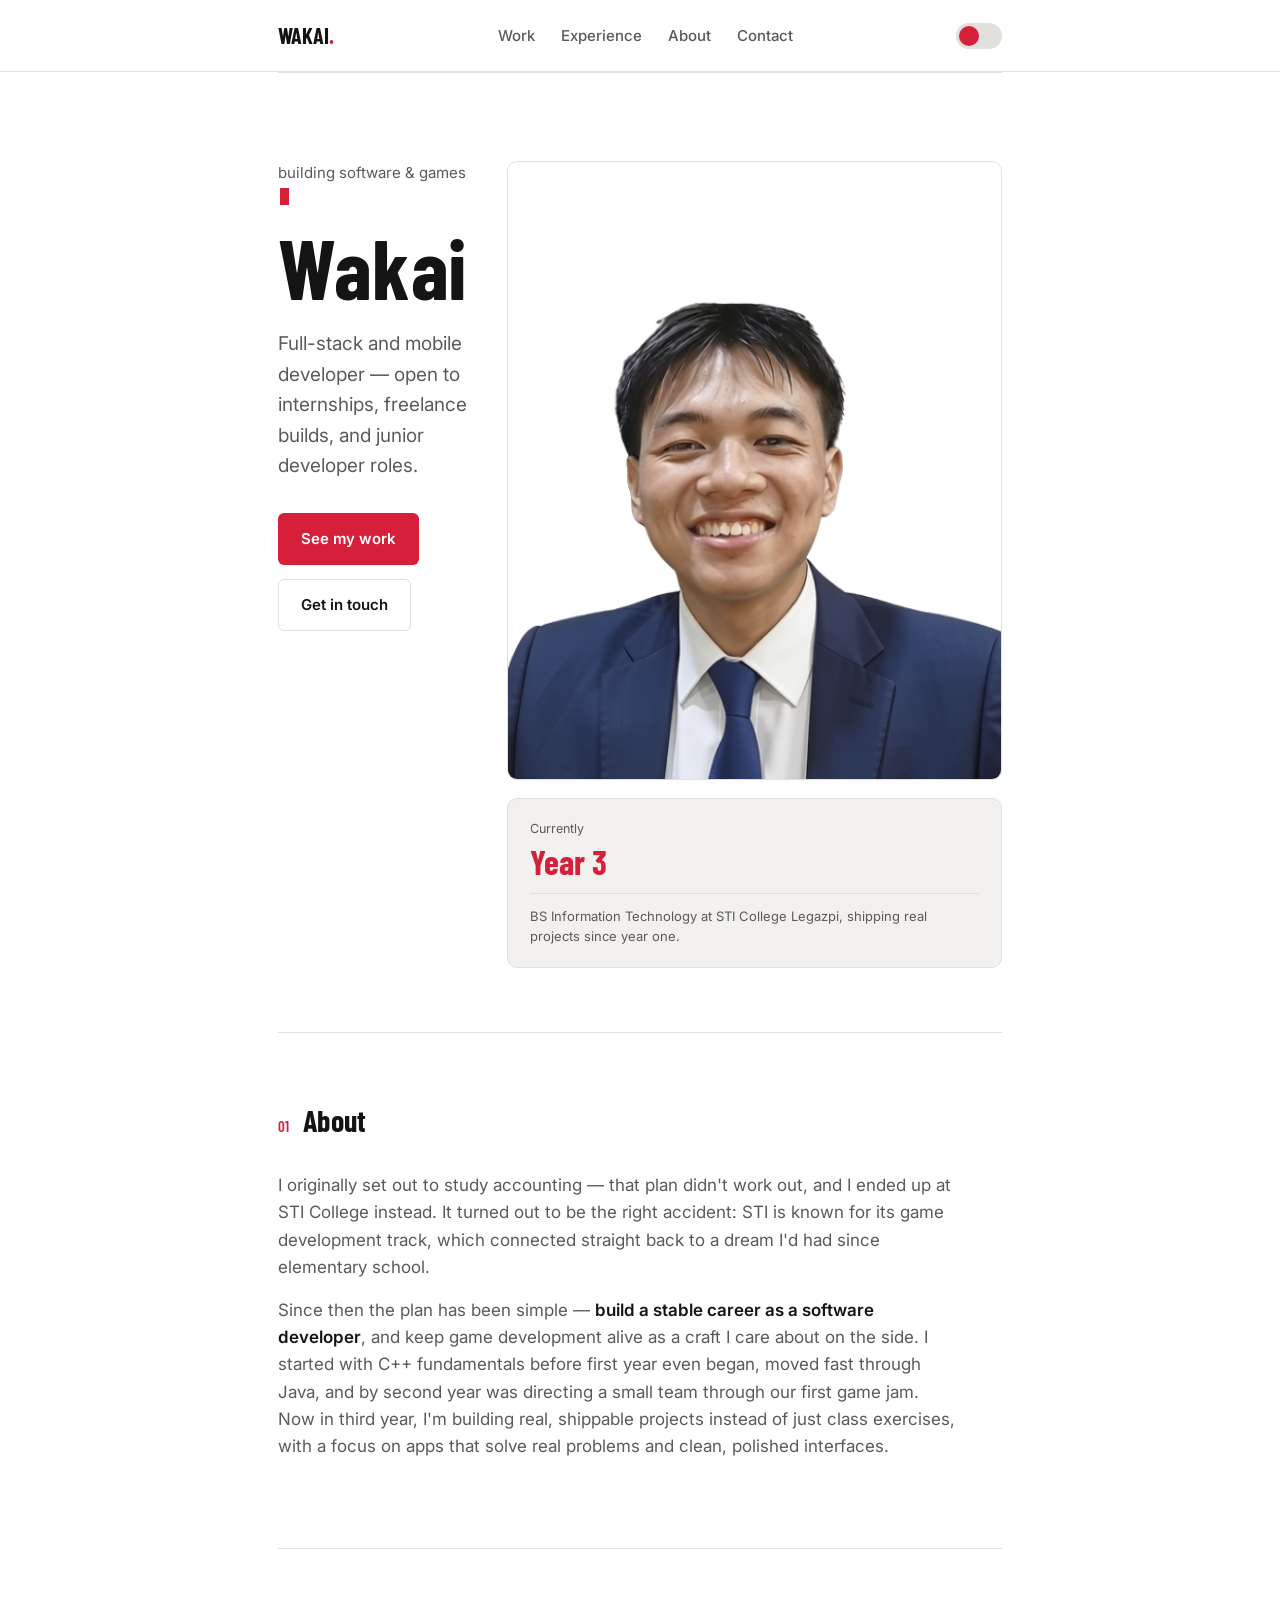
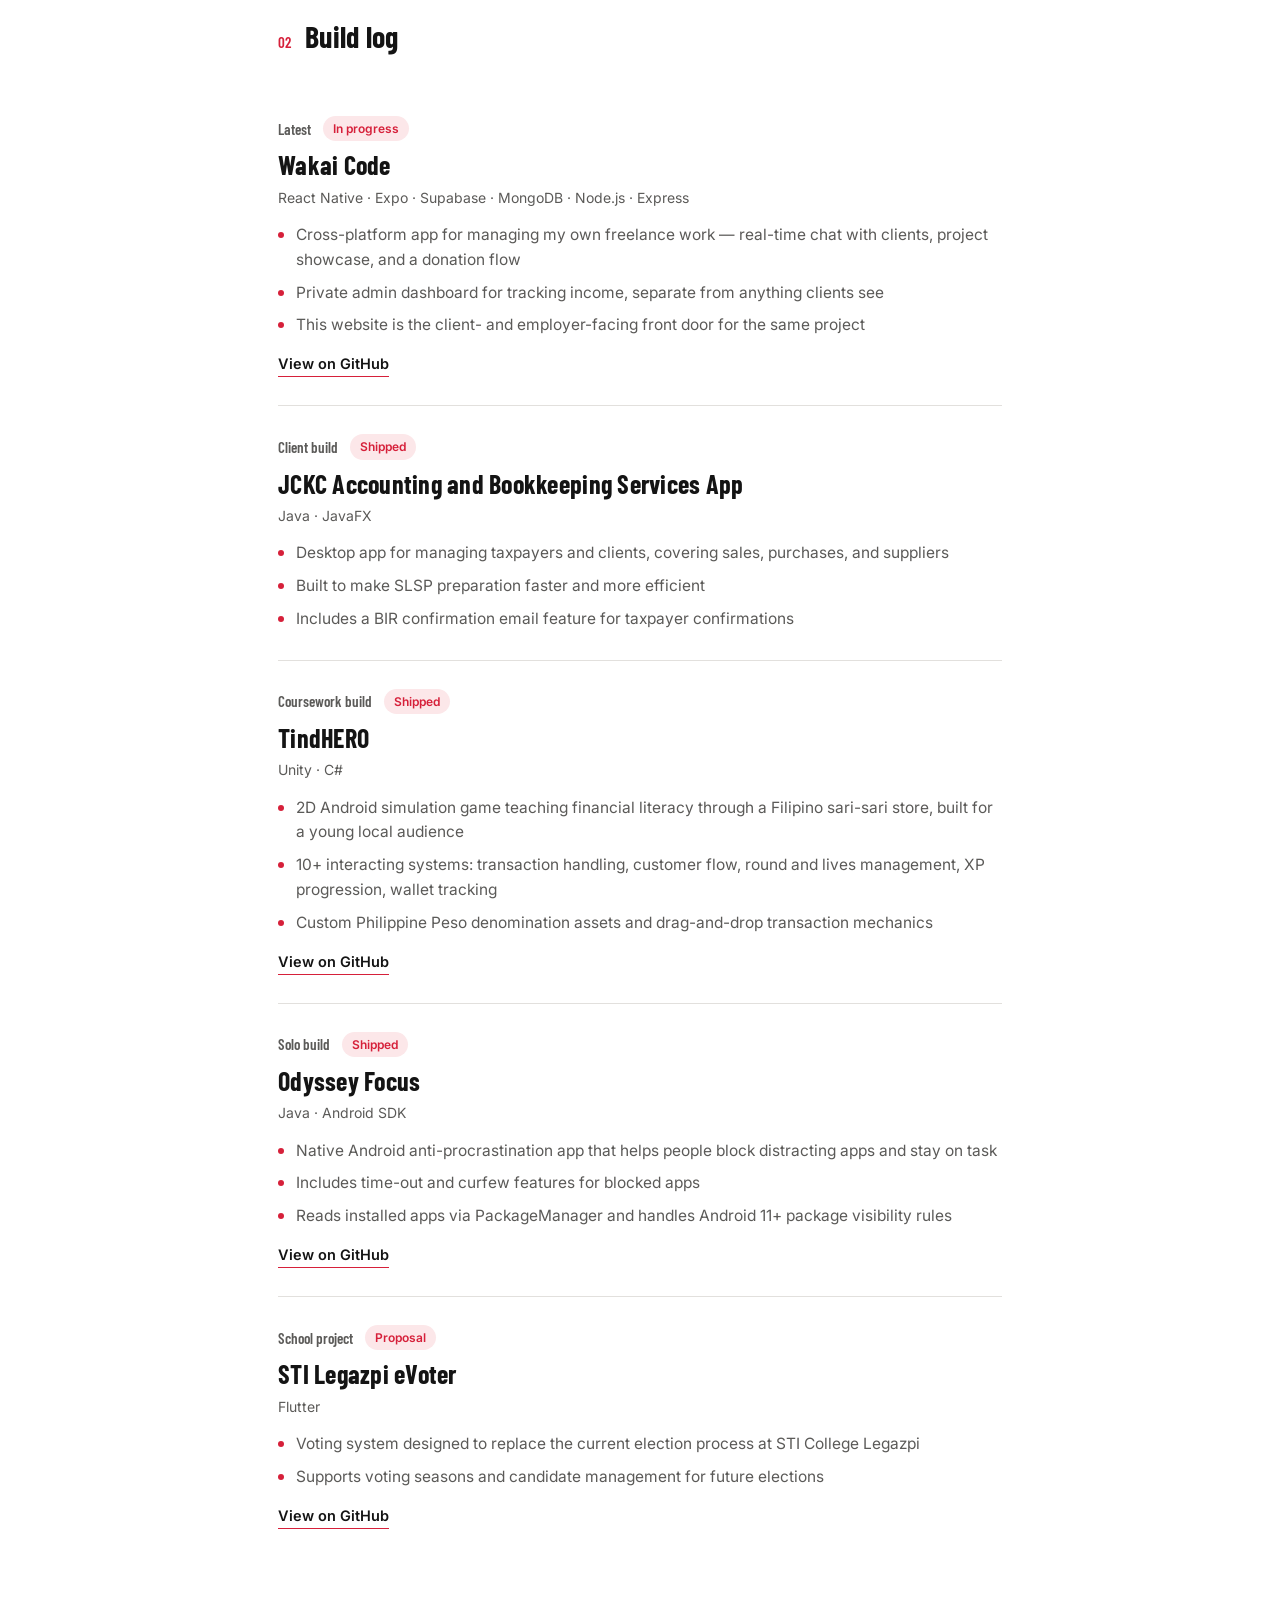
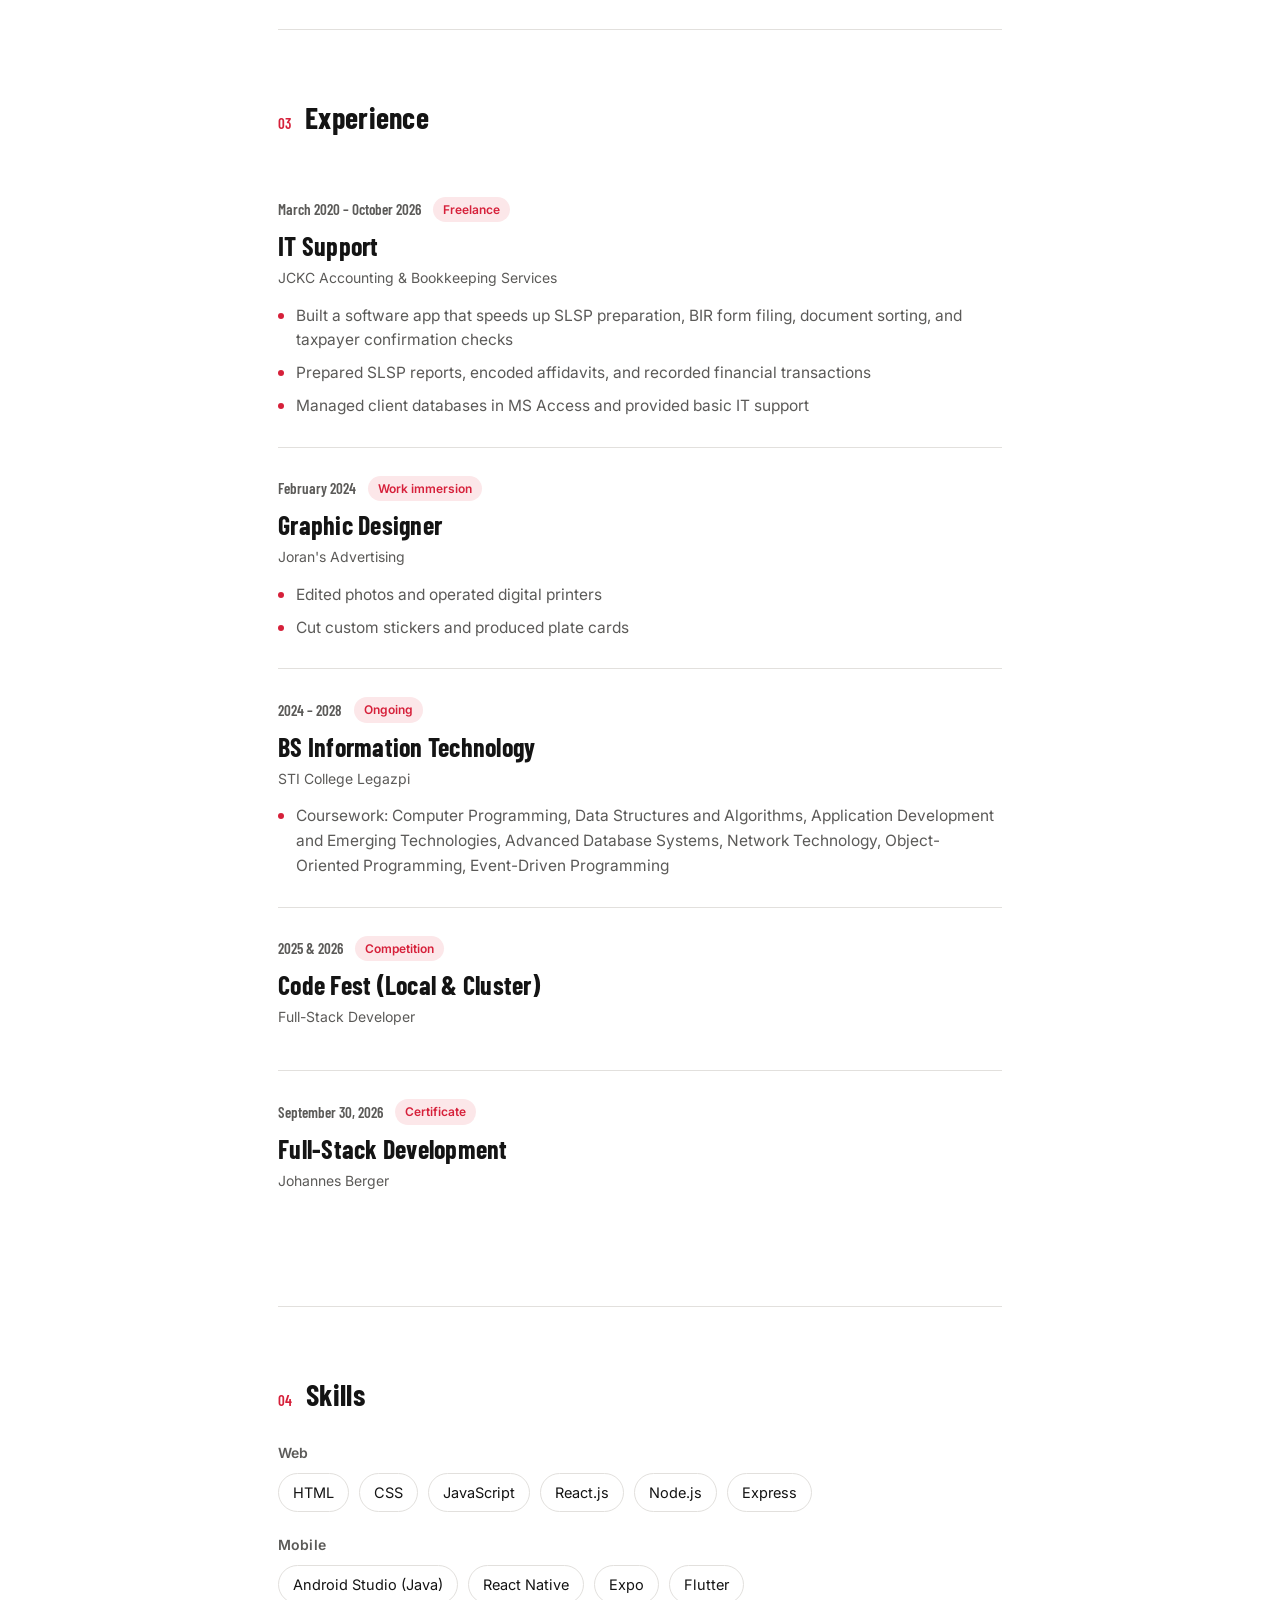
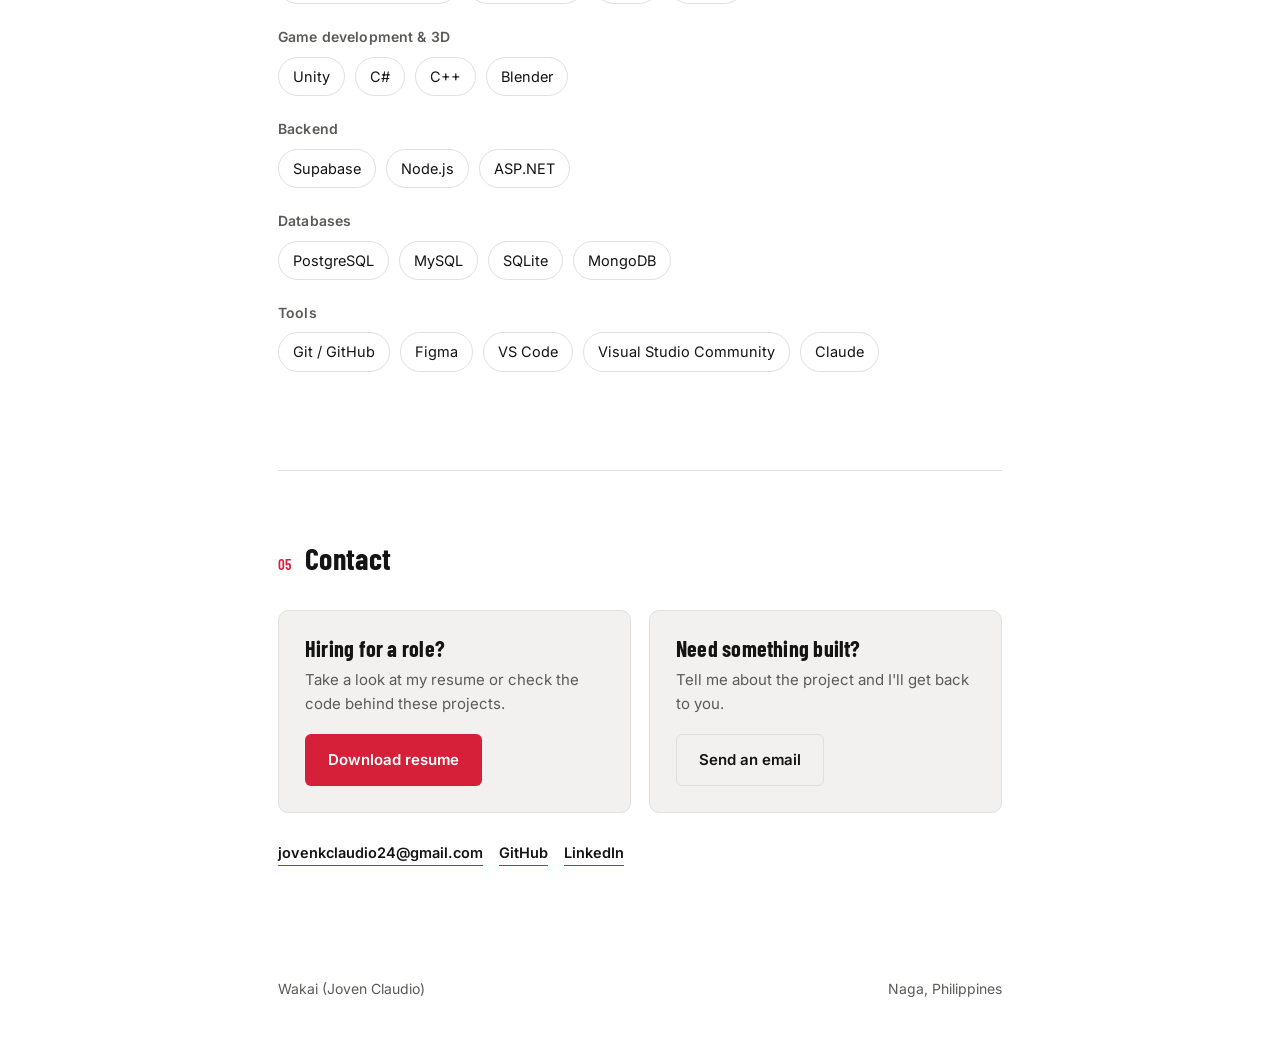
==== commit caabad6c: "Update print statement from 'Hello' to 'Goodbye'" ====
--- a/index.html
+++ b/index.html
@@ -229,6 +229,40 @@
     section.hero { grid-template-columns: 1fr; }
   }
 
+  /* PORTRAIT */
+  .hero-side {
+    display: flex;
+    flex-direction: column;
+    gap: 18px;
+  }
+  .portrait {
+    position: relative;
+    width: 100%;
+    min-width: 168px;
+    aspect-ratio: 4 / 5;
+    border-radius: 10px;
+    overflow: hidden;
+    border: 1px solid var(--border);
+    background: var(--panel);
+    display: flex;
+    align-items: center;
+    justify-content: center;
+    text-align: center;
+    padding: 12px;
+    font-size: 13px;
+    color: var(--ink-soft);
+  }
+  .portrait img {
+    position: absolute;
+    inset: 0;
+    width: 100%;
+    height: 100%;
+    object-fit: cover;
+  }
+  @media (max-width: 640px) {
+    .portrait { max-width: 220px; }
+  }
+
   /* SECTION HEADERS */
   .section-head {
     display: flex;
@@ -403,10 +437,16 @@
         <a href="#contact" class="btn btn-ghost">Get in touch</a>
       </div>
     </div>
-    <div class="stat-panel">
+    <div class="hero-side">
+      <figure class="portrait">
+        <span>Add your photo as photo.jpg</span>
+        <img src="photo.jpg" alt="Portrait of Wakai (Joven Claudio)" onerror="this.style.display='none'">
+      </figure>
+      <div class="stat-panel">
       <div class="stat-label">Currently</div>
       <div class="stat-value">Year 3</div>
       <div class="stat-note">BS Information Technology at STI College Legazpi, shipping real projects since year one.</div>
+      </div>
     </div>
   </section>
 
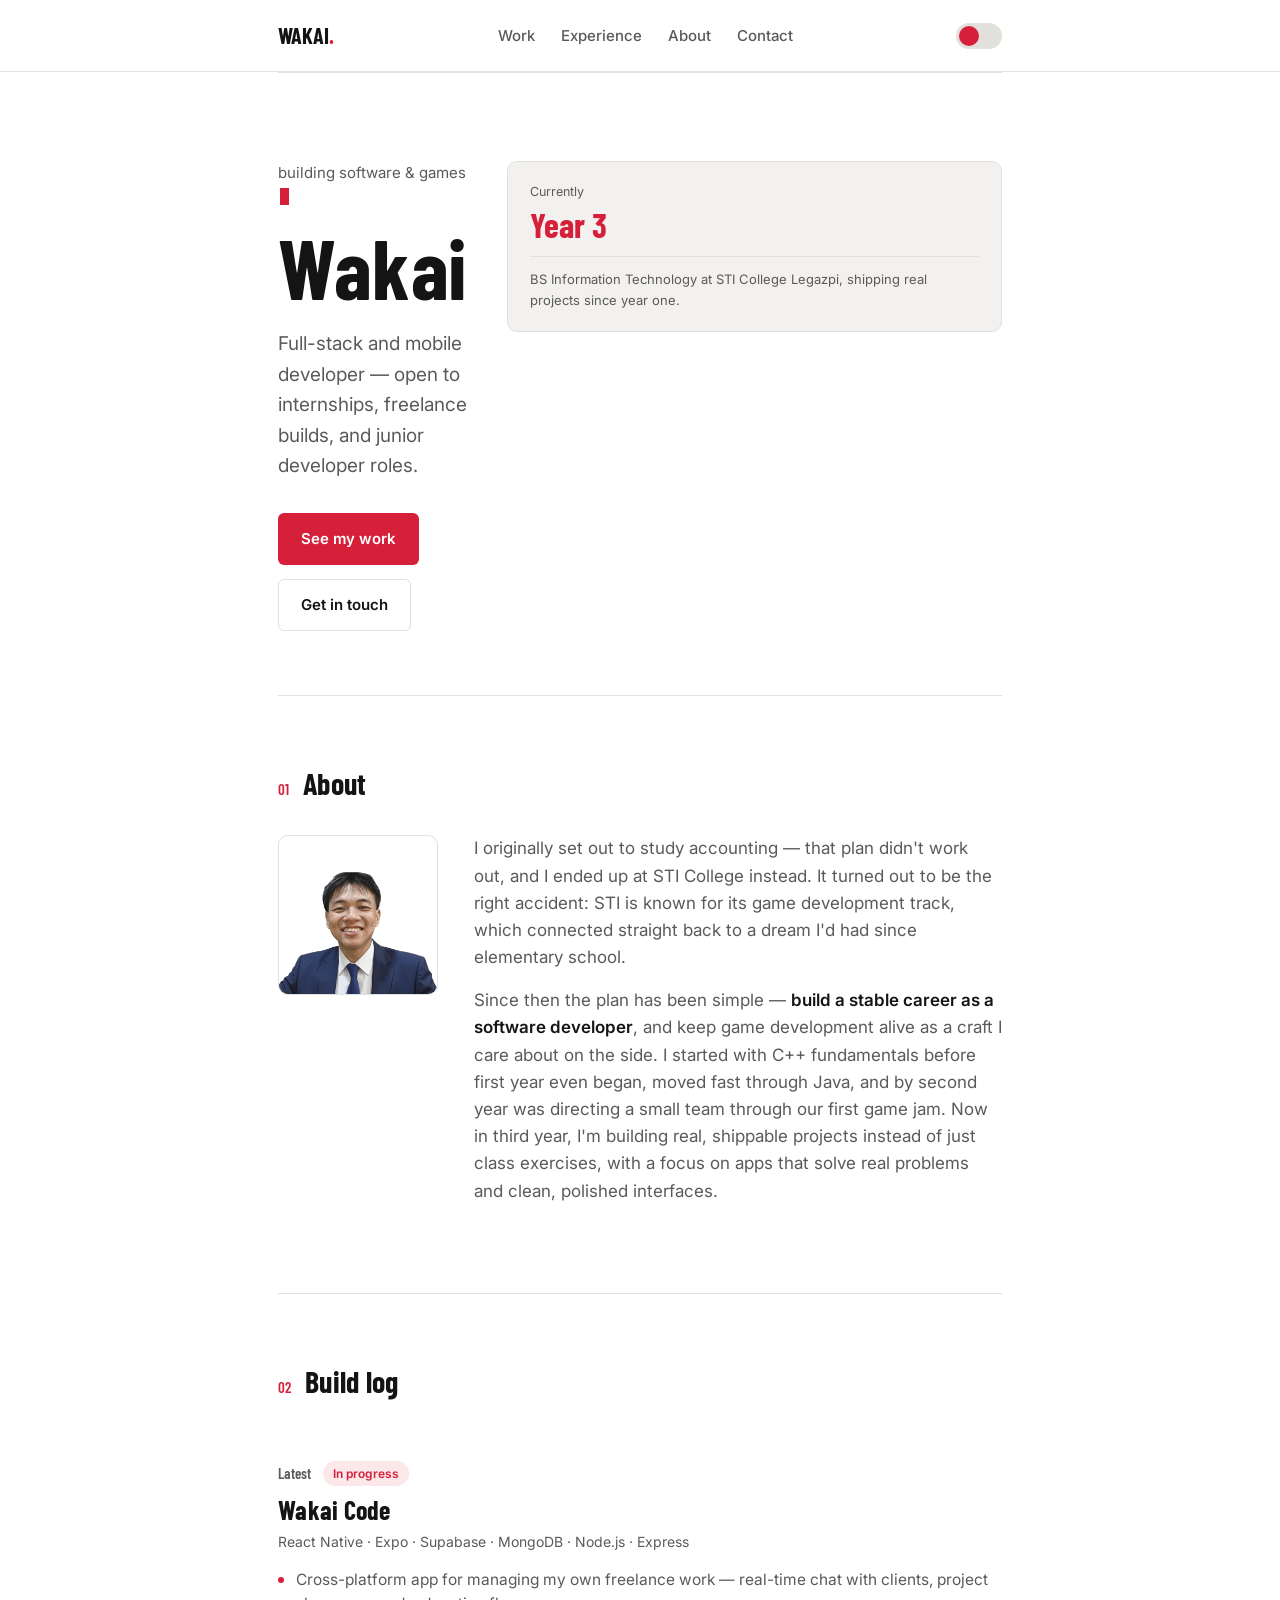
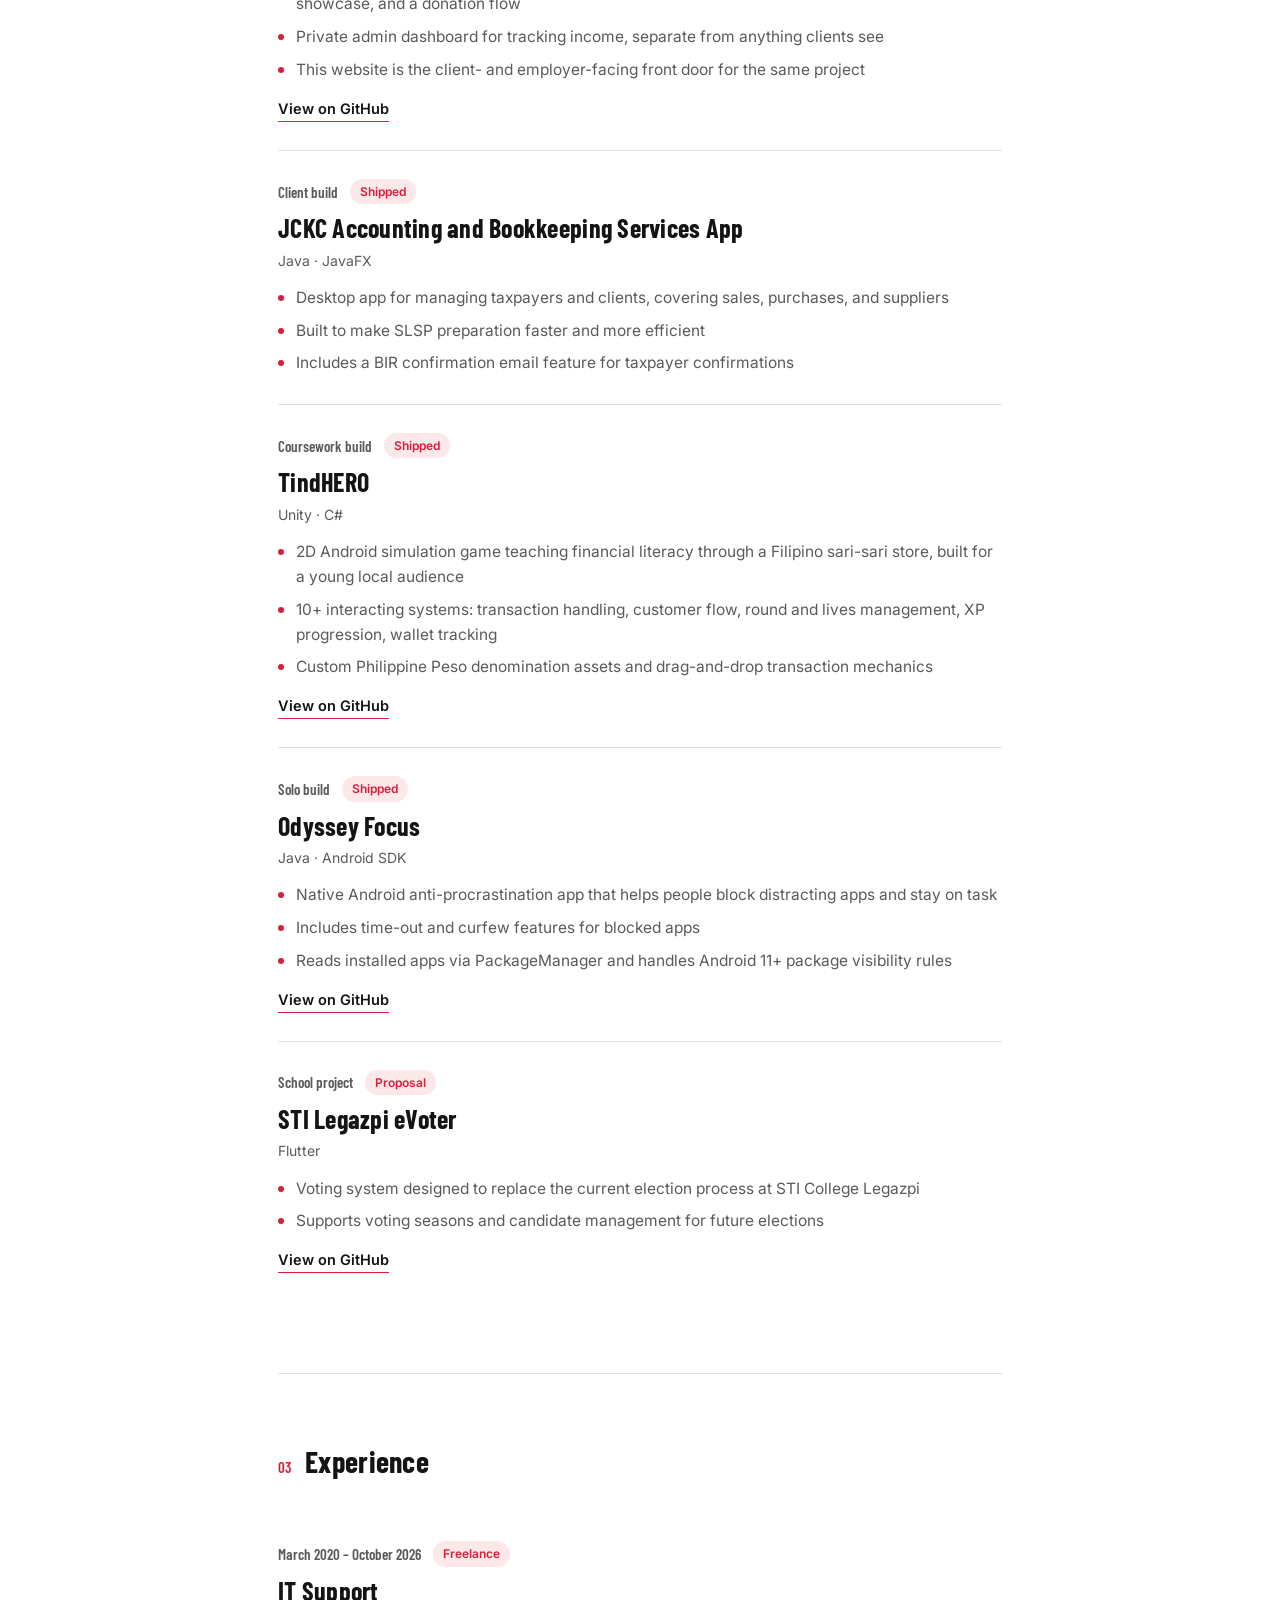
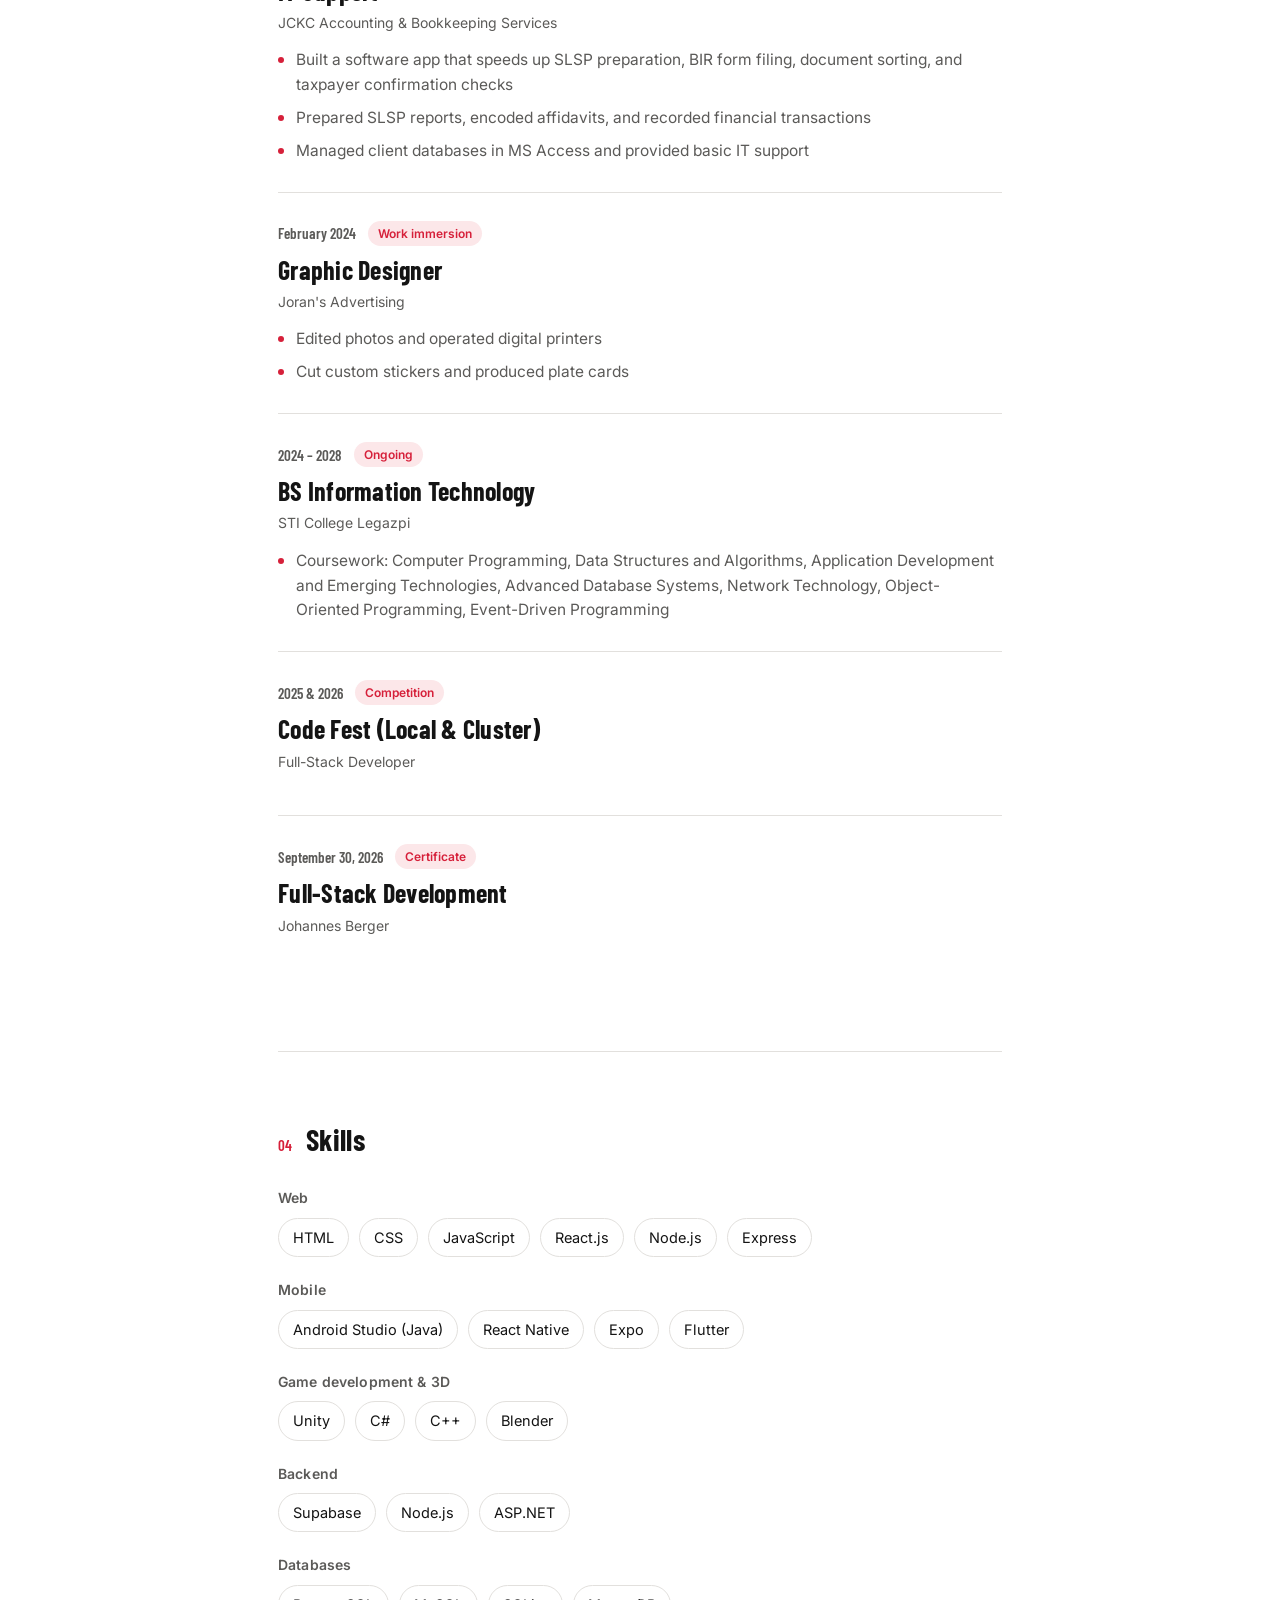
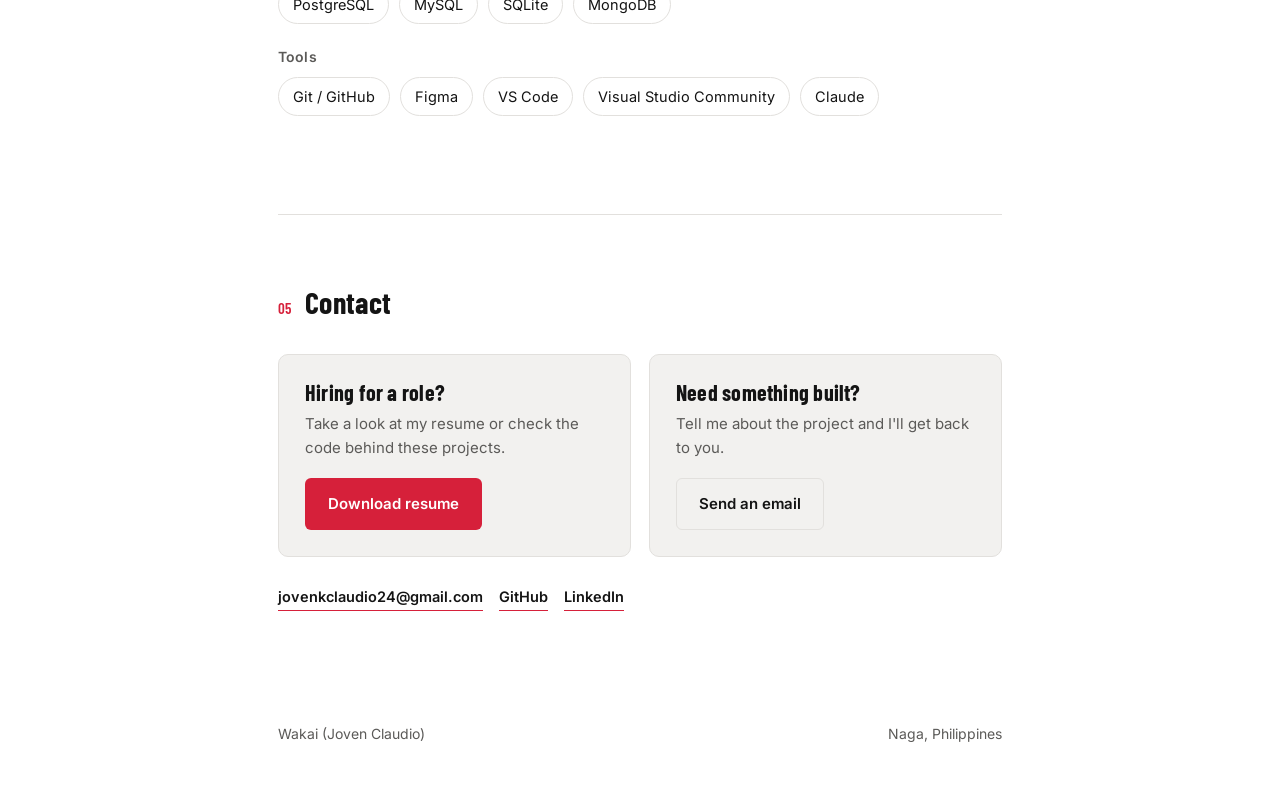
==== commit d5736857: "Update fmt.Println message from 'Hello' to 'Goodbye'" ====
--- a/index.html
+++ b/index.html
@@ -230,16 +230,16 @@
   }
 
   /* PORTRAIT */
-  .hero-side {
-    display: flex;
-    flex-direction: column;
-    gap: 18px;
+  .about-grid {
+    display: grid;
+    grid-template-columns: 160px 1fr;
+    gap: 36px;
+    align-items: start;
   }
   .portrait {
     position: relative;
-    width: 100%;
-    min-width: 168px;
-    aspect-ratio: 4 / 5;
+    width: 160px;
+    aspect-ratio: 1 / 1;
     border-radius: 10px;
     overflow: hidden;
     border: 1px solid var(--border);
@@ -249,7 +249,7 @@
     justify-content: center;
     text-align: center;
     padding: 12px;
-    font-size: 13px;
+    font-size: 12.5px;
     color: var(--ink-soft);
   }
   .portrait img {
@@ -260,7 +260,8 @@
     object-fit: cover;
   }
   @media (max-width: 640px) {
-    .portrait { max-width: 220px; }
+    .about-grid { grid-template-columns: 1fr; gap: 24px; }
+    .portrait { width: 140px; }
   }
 
   /* SECTION HEADERS */
@@ -437,27 +438,27 @@
         <a href="#contact" class="btn btn-ghost">Get in touch</a>
       </div>
     </div>
-    <div class="hero-side">
+    <div class="stat-panel">
+      <div class="stat-label">Currently</div>
+      <div class="stat-value">Year 3</div>
+      <div class="stat-note">BS Information Technology at STI College Legazpi, shipping real projects since year one.</div>
+    </div>
+  </section>
+
+  <section id="about">
+    <div class="section-head">
+      <span class="index">01</span>
+      <h2>About</h2>
+    </div>
+    <div class="about-grid">
       <figure class="portrait">
         <span>Add your photo as photo.jpg</span>
         <img src="photo.jpg" alt="Portrait of Wakai (Joven Claudio)" onerror="this.style.display='none'">
       </figure>
-      <div class="stat-panel">
-      <div class="stat-label">Currently</div>
-      <div class="stat-value">Year 3</div>
-      <div class="stat-note">BS Information Technology at STI College Legazpi, shipping real projects since year one.</div>
-      </div>
-    </div>
-  </section>
-
-  <section id="about">
-    <div class="section-head">
-      <span class="index">01</span>
-      <h2>About</h2>
-    </div>
-    <div class="about-text">
+      <div class="about-text">
       <p>I originally set out to study accounting — that plan didn't work out, and I ended up at STI College instead. It turned out to be the right accident: STI is known for its game development track, which connected straight back to a dream I'd had since elementary school.</p>
       <p>Since then the plan has been simple — <strong>build a stable career as a software developer</strong>, and keep game development alive as a craft I care about on the side. I started with C++ fundamentals before first year even began, moved fast through Java, and by second year was directing a small team through our first game jam. Now in third year, I'm building real, shippable projects instead of just class exercises, with a focus on apps that solve real problems and clean, polished interfaces.</p>
+      </div>
     </div>
   </section>
 
